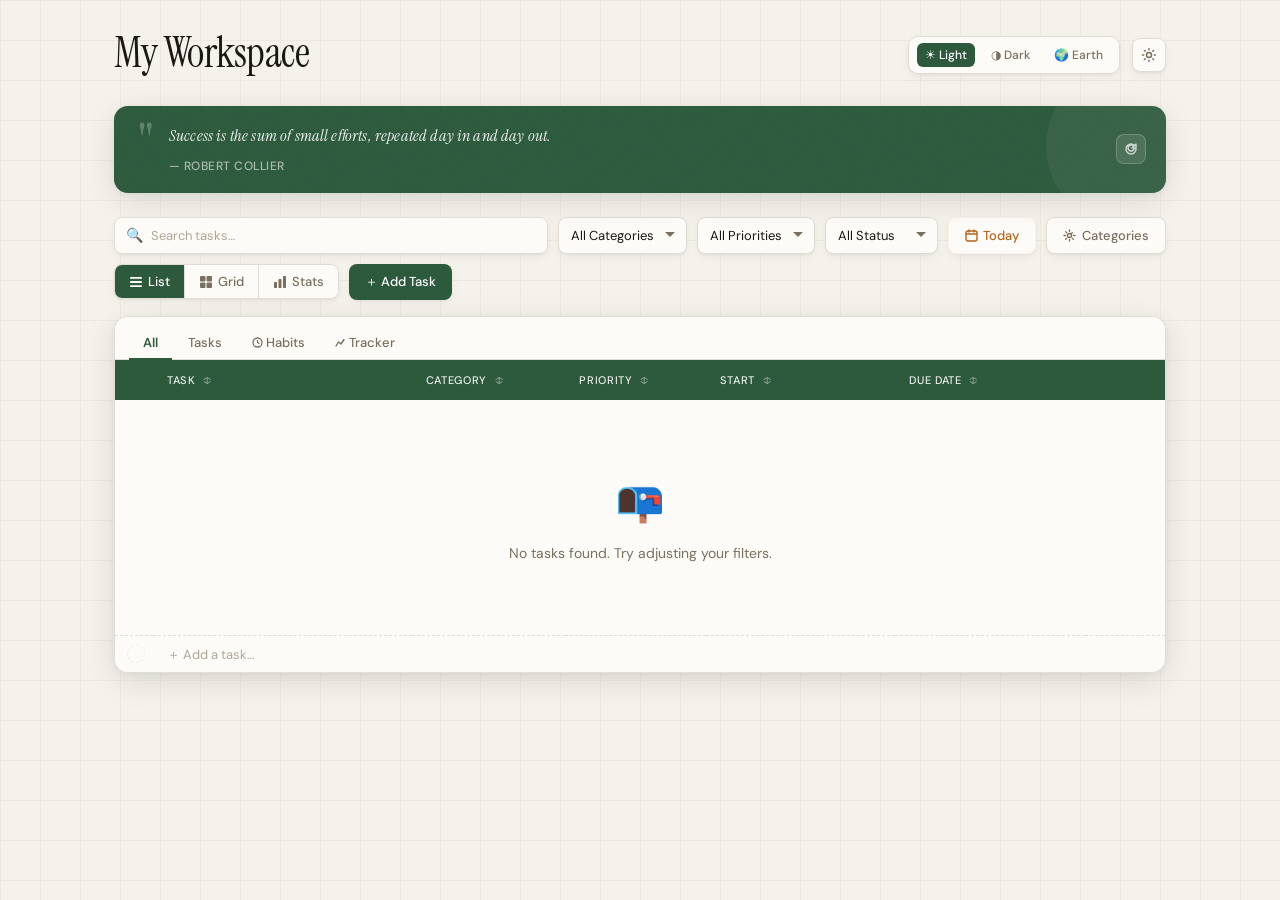
==== app.html @ ed42f09a "added a landing page, privacy page, and blog page" ====
<!DOCTYPE html>
<html lang="en">
<head>
<meta charset="UTF-8">
<meta name="viewport" content="width=device-width, initial-scale=1.0">
<title>My Workspace</title>
<!-- v2 -->
<link href="https://fonts.googleapis.com/css2?family=Instrument+Serif:ital@0;1&family=DM+Sans:ital,opsz,wght@0,9..40,300;0,9..40,400;0,9..40,500;0,9..40,600;1,9..40,300&display=swap" rel="stylesheet">
  <link rel="stylesheet" href="styles.css">
</head>
<body>
<div class="app">

  <!-- Header -->
<canvas id="earth-sky"></canvas>
<div id="app-root">
  <div class="header">
    <div class="header-left">
      <h1><span id="site-title" contenteditable="true" spellcheck="false" onblur="saveTitle()" oninput="enforceTitleLimit(this)" onkeydown="if(event.key==='Enter'){event.preventDefault();this.blur();}">My Workspace</span></h1>
    </div>
    <div class="header-right">
      <div class="theme-switcher" title="Customize theme">
        <button class="theme-mode-btn active" id="btn-light" onclick="setThemeMode('light')" title="Light mode">☀ Light</button>
        <button class="theme-mode-btn" id="btn-dark" onclick="setThemeMode('dark')" title="Dark mode">◑ Dark</button>
        <button class="theme-mode-btn" id="btn-earth" onclick="setThemeMode('earth')" title="Earth mode — sky follows the real sun">🌍 Earth</button>
      </div>
      <button class="settings-btn" onclick="openSettingsModal()" title="Settings">
        <svg width="16" height="16" viewBox="0 0 16 16" fill="none">
          <circle cx="8" cy="8" r="2.5" stroke="currentColor" stroke-width="1.5"/>
          <path d="M8 1.5v1.2M8 13.3v1.2M1.5 8h1.2M13.3 8h1.2M3.4 3.4l.85.85M11.75 11.75l.85.85M3.4 12.6l.85-.85M11.75 4.25l.85-.85" stroke="currentColor" stroke-width="1.4" stroke-linecap="round"/>
        </svg>
      </button>
    </div>
  </div>

  <!-- Quote Banner -->
  <div class="quote-banner" id="quote-banner">
    <div class="quote-icon">"</div>
    <div class="quote-content">
      <div class="quote-text" id="quote-text">
        <span class="quote-shimmer"></span>
        <span class="quote-shimmer" style="width:60%;margin-top:8px;"></span>
      </div>
      <div class="quote-author" id="quote-author"></div>
    </div>
    <button class="quote-refresh" onclick="loadQuote()" title="New quote">
      <svg width="14" height="14" viewBox="0 0 14 14" fill="none">
        <path d="M12 7A5 5 0 1 1 7 2a5 5 0 0 1 3.5 1.4L12 2v4H8l1.6-1.6A3 3 0 1 0 10 7" stroke="currentColor" stroke-width="1.5" stroke-linecap="round" stroke-linejoin="round"/>
      </svg>
    </button>
  </div>

  <!-- Stats -->
  <div class="stats-row" id="stats-row">
    <div class="stat-card total">
      <div class="stat-number" id="stat-total">—</div>
      <div class="stat-label">Total Tasks</div>
    </div>
    <div class="stat-card done-stat">
      <div class="stat-number" id="stat-done">—</div>
      <div class="stat-label">Completed</div>
    </div>
    <div class="stat-card urgent">
      <div class="stat-number" id="stat-urgent">—</div>
      <div class="stat-label">High Priority</div>
    </div>
    <div class="stat-card today-stat">
      <div class="stat-number" id="stat-today">—</div>
      <div class="stat-label">Due Today</div>
    </div>
  </div>

  <!-- Progress -->
  <div class="progress-wrap" id="progress-wrap">
    <div class="progress-header">
      <span class="progress-title">Overall Progress</span>
      <span class="progress-pct" id="pct-label">0%</span>
    </div>
    <div class="progress-bar">
      <div class="progress-fill" id="progress-fill" style="width:0%"></div>
    </div>
  </div>

  <!-- Toolbar -->
  <div class="toolbar">
    <div class="search-wrap">
      <span class="search-icon">🔍</span>
      <input class="search-input" id="search" type="text" placeholder="Search tasks…" oninput="renderTable()">
    </div>
    <select class="filter-select" id="filter-cat" onchange="renderTable()">
      <option value="">All Categories</option>
    </select>
    <select class="filter-select" id="filter-priority" onchange="renderTable()">
      <option value="">All Priorities</option>
      <option value="High">High</option>
      <option value="Medium">Medium</option>
      <option value="Low">Low</option>
    </select>
    <select class="filter-select" id="filter-status" onchange="renderTable()">
      <option value="">All Status</option>
      <option value="active">Active</option>
      <option value="completed">Completed</option>
    </select>
    <button class="btn btn-today" id="btn-today" onclick="toggleTodayFilter()">
      <svg width="13" height="13" viewBox="0 0 13 13" fill="none"><rect x="1" y="2" width="11" height="10" rx="2" stroke="currentColor" stroke-width="1.4"/><path d="M4 1v2M9 1v2M1 5h11" stroke="currentColor" stroke-width="1.4" stroke-linecap="round"/></svg>
      Today
    </button>
    <button class="btn btn-ghost" onclick="openCatModal()" title="Manage categories">
      <svg width="13" height="13" viewBox="0 0 13 13" fill="none"><circle cx="6.5" cy="6.5" r="2" stroke="currentColor" stroke-width="1.4"/><path d="M6.5 1v1.5M6.5 10.5V12M1 6.5h1.5M10.5 6.5H12M2.6 2.6l1.1 1.1M9.3 9.3l1.1 1.1M9.3 3.7 8.2 4.8M3.7 9.3l-1.1 1.1" stroke="currentColor" stroke-width="1.3" stroke-linecap="round"/></svg>
      Categories
    </button>
    <div class="view-toggle">
      <button class="view-btn active" id="btn-list" onclick="setView('list')" title="List view">
        <svg width="14" height="14" viewBox="0 0 14 14" fill="none"><rect x="1" y="2" width="12" height="1.8" rx="0.9" fill="currentColor"/><rect x="1" y="6.1" width="12" height="1.8" rx="0.9" fill="currentColor"/><rect x="1" y="10.2" width="12" height="1.8" rx="0.9" fill="currentColor"/></svg>
        List
      </button>
      <button class="view-btn" id="btn-grid" onclick="setView('grid')" title="Grid view">
        <svg width="14" height="14" viewBox="0 0 14 14" fill="none"><rect x="1" y="1" width="5.5" height="5.5" rx="1" fill="currentColor"/><rect x="7.5" y="1" width="5.5" height="5.5" rx="1" fill="currentColor"/><rect x="1" y="7.5" width="5.5" height="5.5" rx="1" fill="currentColor"/><rect x="7.5" y="7.5" width="5.5" height="5.5" rx="1" fill="currentColor"/></svg>
        Grid
      </button>
      <button class="view-btn" id="btn-stats" onclick="setView('stats')" title="Stats view">
        <svg width="14" height="14" viewBox="0 0 14 14" fill="none"><rect x="1" y="7" width="3" height="6" rx="0.8" fill="currentColor"/><rect x="5.5" y="4" width="3" height="9" rx="0.8" fill="currentColor"/><rect x="10" y="1" width="3" height="12" rx="0.8" fill="currentColor"/></svg>
        Stats
      </button>
    </div>
    <button class="btn btn-primary" onclick="openModal()">＋ Add Task</button>
  </div>
  <!-- Table -->
  <div class="table-wrap" id="view-list">
    <div class="type-tabs">
      <button class="type-tab active" id="tab-all"     onclick="setTypeFilter('all')">All</button>
      <button class="type-tab"        id="tab-tasks"   onclick="setTypeFilter('tasks')">Tasks</button>
      <button class="type-tab"        id="tab-habits"  onclick="setTypeFilter('habits')">
        <svg width="11" height="11" viewBox="0 0 11 11" fill="none" style="margin-right:3px;"><path d="M5.5 1a4.5 4.5 0 1 1 0 9 4.5 4.5 0 0 1 0-9Z" stroke="currentColor" stroke-width="1.3"/><path d="M5.5 3.5v2l1.5 1" stroke="currentColor" stroke-width="1.3" stroke-linecap="round"/></svg>
        Habits
      </button>
      <button class="type-tab"        id="tab-tracker" onclick="setTypeFilter('tracker')">
        <svg width="11" height="11" viewBox="0 0 11 11" fill="none" style="margin-right:3px;"><polyline points="1,9 3.5,5 6,7 9,2.5" stroke="currentColor" stroke-width="1.4" stroke-linecap="round" stroke-linejoin="round" fill="none"/></svg>
        Tracker
      </button>
    </div>
    <table id="task-table">
      <thead>
        <tr>
          <th style="width:36px;"></th>
          <th onclick="sortBy('name')">Task <span class="sort-icon" id="sort-name">↕</span></th>
          <th onclick="sortBy('category')">Category <span class="sort-icon" id="sort-category">↕</span></th>
          <th onclick="sortBy('priority')">Priority <span class="sort-icon" id="sort-priority">↕</span></th>
          <th onclick="sortBy('startDate')">Start <span class="sort-icon" id="sort-startDate">↕</span></th>
          <th onclick="sortBy('dueDate')">Due Date <span class="sort-icon" id="sort-dueDate">↕</span></th>
          <th style="width:80px;"></th>
        </tr>
      </thead>
      <tbody id="tbody"></tbody>
      <tbody id="quick-add-tbody">
        <tr id="quick-add-row">
          <td style="padding-left:12px; width:36px;">
            <div style="width:18px;height:18px;border-radius:50%;border:1.5px dashed var(--border);opacity:0.5;"></div>
          </td>
          <td>
            <input class="qa-input" id="qa-name" placeholder="＋ Add a task…" autocomplete="off"
              onkeydown="qaKeydown(event)"
              onfocus="qaFocus()" />
          </td>
          <td class="qa-hide-unfocused">
            <select class="qa-select" id="qa-category" onkeydown="qaKeydown(event)">
              <option value="">— Category</option>
            </select>
          </td>
          <td class="qa-hide-unfocused">
            <select class="qa-select" id="qa-priority" onkeydown="qaKeydown(event)">
              <option value="Medium">Medium</option>
              <option value="High">High</option>
              <option value="Low">Low</option>
            </select>
          </td>
          <td class="qa-hide-unfocused">
            <input type="date" class="qa-date" id="qa-start" onkeydown="qaKeydown(event)" />
          </td>
          <td class="qa-hide-unfocused">
            <input type="date" class="qa-date" id="qa-due" onkeydown="qaKeydown(event)" />
          </td>
          <td class="qa-hide-unfocused">
            <button style="font-size:11px;padding:4px 10px;background:var(--accent);color:#fff;border:none;border-radius:6px;cursor:pointer;white-space:nowrap;" onclick="qaCommit()">Add ↵</button>
          </td>
        </tr>
      </tbody>
    </table>
    <!-- Tracker Panel -->
    <div id="tracker-panel" style="display:none;">
      <div class="tracker-toolbar">
        <span class="tracker-toolbar-label">Your trackers</span>
        <button class="btn btn-primary" onclick="openTrackerModal()">＋ New Tracker</button>
      </div>
      <div id="tracker-list"></div>
      <div id="tracker-empty" class="empty-state" style="display:none;">
        <div class="icon">📈</div>
        <p>No trackers yet. Add one to start logging data.</p>
      </div>
    </div>
  </div><!-- /table-wrap -->

  <!-- Grid View -->
  <div id="view-grid" style="display:none;">
    <div class="grid-scroll-wrap">
      <div class="grid-table-wrap" id="grid-container"></div>
    </div>
  </div>

  <!-- Stats View -->
  <div id="view-stats" style="display:none;">
    <div class="stats-page" id="stats-page"></div>
  </div>

</div>

<!-- Add/Edit Modal -->
<div class="modal-bg" id="modal-bg" onclick="closeModalBg(event)">
  <div class="modal">
    <h2 id="modal-title">New Task</h2>
    <div class="form-group">
      <label>Task Name *</label>
      <input type="text" id="f-name" placeholder="What needs to be done?">
    </div>
    <div class="form-group">
      <label>Details / Notes</label>
      <textarea id="f-details" placeholder="Optional details…"></textarea>
    </div>
    <div class="form-row">
      <div class="form-group">
        <label>Category</label>
        <select id="f-cat">
          <option value="">—</option>
          <option value="School">School</option>
          <option value="Work">Work</option>
          <option value="Job">Job Search</option>
          <option value="Personal">Personal</option>
        </select>
      </div>
      <div class="form-group">
        <label>Priority</label>
        <select id="f-priority">
          <option value="">—</option>
          <option value="High">High</option>
          <option value="Medium">Medium</option>
          <option value="Low">Low</option>
        </select>
      </div>
    </div>
    <div class="form-row">
      <div class="form-group">
        <label>Start Date</label>
        <input type="date" id="f-start">
      </div>
      <div class="form-group" id="f-due-group">
        <label>Due Date</label>
        <input type="date" id="f-due">
      </div>
    </div>

    <!-- Habit toggle -->
    <div class="form-group" style="margin-top:4px;">
      <label style="display:flex;align-items:center;gap:10px;cursor:pointer;user-select:none;">
        <div class="habit-toggle-wrap" onclick="toggleHabitMode()">
          <div class="habit-toggle" id="habit-toggle"></div>
        </div>
        <span style="font-size:13px;font-weight:500;color:var(--text);">Repeating habit</span>
        <span style="font-size:12px;color:var(--text-faint);">Recurs on selected days</span>
      </label>
    </div>
    <div id="habit-days-wrap" style="display:none;margin-top:2px;">
      <label style="font-size:12px;color:var(--text-muted);margin-bottom:6px;display:block;">Repeat on</label>
      <div class="day-picker" id="day-picker">
        <button type="button" class="day-btn" data-day="1" onclick="toggleDay(1)">M</button>
        <button type="button" class="day-btn" data-day="2" onclick="toggleDay(2)">T</button>
        <button type="button" class="day-btn" data-day="3" onclick="toggleDay(3)">W</button>
        <button type="button" class="day-btn" data-day="4" onclick="toggleDay(4)">Th</button>
        <button type="button" class="day-btn" data-day="5" onclick="toggleDay(5)">F</button>
        <button type="button" class="day-btn" data-day="6" onclick="toggleDay(6)">Sa</button>
        <button type="button" class="day-btn" data-day="0" onclick="toggleDay(0)">Su</button>
      </div>
    </div>
    <div class="modal-actions">
      <button class="btn btn-danger-ghost" id="modal-delete-btn" onclick="deleteFromModal()" style="display:none;margin-right:auto;">🗑 Delete</button>
      <button class="btn btn-ghost" onclick="closeModal()">Cancel</button>
      <button class="btn btn-primary" onclick="saveTask()">Save Task</button>
    </div>
  </div>
</div>

<!-- Tracker Modal -->
<div class="modal-bg" id="tracker-modal-bg" onclick="closeTrackerModalBg(event)">
  <div class="modal" style="max-width:380px;">
    <h2 id="tracker-modal-title">New Tracker</h2>
    <div class="form-group">
      <label>Label *</label>
      <input type="text" id="tf-label" placeholder="e.g. Weight, Steps, Sleep hours…">
    </div>
    <div class="form-group">
      <label>Unit</label>
      <input type="text" id="tf-unit" placeholder="e.g. lb, km, hrs, cups…">
    </div>
    <div class="modal-actions">
      <button class="btn btn-danger-ghost" id="tracker-delete-btn" onclick="deleteTrackerFromModal()" style="display:none;margin-right:auto;">🗑 Delete</button>
      <button class="btn btn-ghost" onclick="closeTrackerModal()">Cancel</button>
      <button class="btn btn-primary" onclick="saveTracker()">Save</button>
    </div>
  </div>
</div>

<!-- Tracker Entry Modal -->
<div class="modal-bg" id="entry-modal-bg" onclick="closeEntryModalBg(event)">
  <div class="modal" style="max-width:340px;">
    <h2 id="entry-modal-title">Log Entry</h2>
    <div class="form-group">
      <label>Date</label>
      <input type="date" id="ef-date">
    </div>
    <div class="form-group">
      <label id="ef-value-label">Value</label>
      <input type="number" id="ef-value" placeholder="0" step="any">
    </div>
    <div class="modal-actions">
      <button class="btn btn-danger-ghost" id="entry-delete-btn" onclick="deleteEntryFromModal()" style="display:none;margin-right:auto;">🗑 Delete</button>
      <button class="btn btn-ghost" onclick="closeEntryModal()">Cancel</button>
      <button class="btn btn-primary" onclick="saveEntry()">Save</button>
    </div>
  </div>
</div>

<!-- Settings Modal -->
<div class="modal-bg" id="settings-modal-bg" onclick="closeSettingsModalBg(event)">
  <div class="modal" style="max-width:460px;">
    <h2 style="margin-bottom:6px;">Settings</h2>
    <p style="font-size:13px;color:var(--text-muted);margin-bottom:20px;">Manage your workspace preferences and data.</p>

    <div class="settings-section">
      <div class="settings-section-title">Data</div>
      <div class="settings-row">
        <div>
          <div class="settings-row-label">Export as CSV</div>
          <div class="settings-row-sub">Download all tasks, habits, and tracker entries as a spreadsheet-ready CSV file.</div>
        </div>
        <button class="btn btn-primary" style="white-space:nowrap;flex-shrink:0;" onclick="exportCSV()">
          <svg width="13" height="13" viewBox="0 0 13 13" fill="none" style="margin-right:5px;"><path d="M6.5 1v7M3.5 5.5l3 3 3-3M1.5 10h10" stroke="currentColor" stroke-width="1.5" stroke-linecap="round" stroke-linejoin="round"/></svg>
          Download CSV
        </button>
      </div>
    </div>

    <div class="modal-actions" style="margin-top:24px;">
      <button class="btn btn-ghost" onclick="closeSettingsModal()">Close</button>
    </div>
  </div>
</div>


<div class="modal-bg" id="cat-modal-bg" onclick="closeCatModalBg(event)">
  <div class="modal" style="max-width:400px;">
    <h2>Manage Categories</h2>
    <p style="font-size:13px;color:var(--text-muted);margin-bottom:18px;">Add or remove task categories. Categories in use can't be deleted.</p>
    <div id="cat-list" style="margin-bottom:16px;display:flex;flex-direction:column;gap:8px;"></div>
    <div style="display:flex;gap:8px;">
      <input type="text" id="new-cat-input" placeholder="New category name…" style="flex:1;padding:9px 12px;border:1px solid var(--border);border-radius:8px;font-family:'DM Sans',sans-serif;font-size:13px;outline:none;background:var(--bg);" onkeydown="if(event.key==='Enter')addCategory()">
      <button class="btn btn-primary" onclick="addCategory()">Add</button>
    </div>
    <div class="modal-actions">
      <button class="btn btn-ghost" onclick="closeCatModal()">Done</button>
    </div>
  </div>
</div>

</div><!-- /app-root -->

<!-- Earth time widget -->
<div id="earth-time-widget">
  <div class="earth-time-row" onclick="toggleEarthTimeEdit()">
    <div>
      <div class="earth-time-display" id="earth-time-display">00:00</div>
      <div class="earth-date-display" id="earth-date-display">—</div>
    </div>
    <div style="text-align:right;">
      <div style="font-size:18px;" id="earth-phase-icon">☀️</div>
      <div class="earth-phase-badge" id="earth-phase-label">day</div>
    </div>
  </div>
  <div class="earth-time-edit" id="earth-time-edit">
    <input type="datetime-local" id="earth-dt-input" oninput="earthPreview()" />
    <div class="earth-time-btn-row">
      <button class="earth-time-btn" onclick="earthResetTime()">Now</button>
      <button class="earth-time-btn primary" onclick="earthApplyTime()">Apply ↵</button>
    </div>
  </div>
</div>

  <script src="js/state.js"></script>
  <script src="js/utils.js"></script>
  <script src="js/habits.js"></script>
  <script src="js/trackers.js"></script>
  <script src="js/earth.js"></script>
  <script src="js/categories.js"></script>
  <script src="js/render.js"></script>
  <script src="js/actions.js"></script>
  <script src="js/grid.js"></script>
  <script src="js/init.js"></script>
</body>
</html>
---- styles.css ----
/* ── Theme variables ─────────────────────────────────── */
:root {
  /* Light parchment (default) */
  --bg: #f5f2ec;
  --surface: #fdfbf7;
  --surface2: #f0ece3;
  --border: #e2ddd4;
  --border-strong: #ccc7bb;
  --text: #1a1814;
  --text-muted: #7a7060;
  --text-faint: #b0a898;
  --shadow: 0 1px 3px rgba(0,0,0,0.06), 0 4px 12px rgba(0,0,0,0.04);
  --shadow-lg: 0 8px 32px rgba(0,0,0,0.1), 0 2px 8px rgba(0,0,0,0.06);
  --grid-opacity: 0.4;

  /* Accent: Forest (default) */
  --accent: #2d5a3d;
  --accent-light: #e8f0eb;
  --accent-mid: #4a8a5e;
  --done: #5a8a6a;
  --done-light: #eaf2ec;

  /* Fixed semantic colors */
  --danger: #c44536;
  --danger-light: #faeae8;
  --warn: #b5661f;
  --warn-light: #fdf0e6;
  --info: #2563a8;
  --info-light: #e8f0fb;
  --purple: #6b4fa0;
  --purple-light: #f0ecf8;
}

/* ── Dark mode ─────────────────────────────────────────── */
[data-theme="dark"] {
  --bg: #141210;
  --surface: #1e1c19;
  --surface2: #252320;
  --border: #332f2a;
  --border-strong: #46413a;
  --text: #f0ece4;
  --text-muted: #9a9080;
  --text-faint: #5a5248;
  --shadow: 0 1px 3px rgba(0,0,0,0.3), 0 4px 12px rgba(0,0,0,0.2);
  --shadow-lg: 0 8px 32px rgba(0,0,0,0.4), 0 2px 8px rgba(0,0,0,0.3);
  --grid-opacity: 0.12;
  --danger-light: #2d1a18;
  --warn-light: #2a1e10;
  --info-light: #111e30;
  --purple-light: #1e1828;
}

[data-theme="dark"][data-accent="ocean"] {
  --accent: #2b88cc;
  --accent-light: #0f2033;
  --accent-mid: #4aa3e8;
  --done-light: #0a1a28;
}

[data-theme="dark"][data-accent="amethyst"] {
  --accent: #9966cc;
  --accent-light: #1e1030;
  --accent-mid: #b380e8;
  --done-light: #180d28;
}

[data-theme="dark"][data-accent="terracotta"] {
  --accent: #cc6655;
  --accent-light: #2a1410;
  --accent-mid: #e08070;
  --done-light: #200e0a;
}

/* ── Dark mode element overrides ──────────────────────── */
[data-theme="dark"] tbody tr:hover { background: var(--surface2); }
[data-theme="dark"] tbody tr:hover td { color: var(--text); }

/* ── Earth mode ─────────────────────────────────────────── */
[data-theme="earth"] {
  --bg: transparent;
  --surface: rgba(255,255,255,0.72);
  --surface2: rgba(255,255,255,0.55);
  --border: rgba(0,0,0,0.10);
  --border-strong: rgba(0,0,0,0.18);
  --text: #1a1814;
  --text-muted: #6a6858;
  --text-faint: #a09880;
  --shadow: 0 1px 3px rgba(0,0,0,0.08), 0 4px 12px rgba(0,0,0,0.06);
  --shadow-lg: 0 8px 32px rgba(0,0,0,0.14), 0 2px 8px rgba(0,0,0,0.08);
  --accent: #2d5a3d;
  --accent-light: rgba(45,90,61,0.12);
  --accent-mid: #4a8a5e;
  --done: #5a8a6a;
  --done-light: rgba(90,138,106,0.15);
  --danger-light: rgba(196,69,54,0.12);
  --warn-light: rgba(181,102,31,0.12);
  --info-light: rgba(37,99,168,0.12);
  --purple-light: rgba(107,79,160,0.12);
  --grid-opacity: 0.3;
}

/* Night earth */
[data-theme="earth"][data-earth-phase="night"] {
  --surface: rgba(10,16,30,0.85);
  --surface2: rgba(16,22,40,0.78);
  --border: rgba(255,255,255,0.08);
  --border-strong: rgba(255,255,255,0.14);
  --text: #e8f0e4;
  --text-muted: #7a9070;
  --text-faint: #3a5040;
  --accent: #4a8a5e;
  --accent-light: rgba(74,138,94,0.18);
  --accent-mid: #6aaa7e;
}

/* Dawn/dusk earth */
[data-theme="earth"][data-earth-phase="dawn"],
[data-theme="earth"][data-earth-phase="dusk"] {
  --surface: rgba(255,248,238,0.80);
  --accent: #2d5a3d;
  --accent-light: rgba(45,90,61,0.13);
  --accent-mid: #4a8a5e;
}

/* Sky canvas */
#earth-sky {
  position: fixed;
  inset: 0;
  z-index: 0;
  pointer-events: none;
  transition: opacity 0.8s;
  opacity: 0;
}
[data-theme="earth"] #earth-sky { opacity: 1; }

[data-theme="earth"] #app-root { position: relative; z-index: 1; }
[data-theme="earth"] body { background: transparent; }

/* Glass-ify cards/tables in earth mode */
[data-theme="earth"] .table-wrap,
[data-theme="earth"] .chart-card,
[data-theme="earth"] .stats-sum-card,
[data-theme="earth"] .quote-banner,
[data-theme="earth"] .modal-backdrop .modal {
  backdrop-filter: blur(12px);
  -webkit-backdrop-filter: blur(12px);
}

[data-theme="earth"] thead th {
  background: rgba(0,0,0,0.25);
}

[data-theme="earth"][data-earth-phase="night"] thead th {
  background: rgba(60,60,120,0.5);
}

[data-theme="dark"] .quote-banner {
  background: linear-gradient(135deg, #1e1c19 0%, #252320 100%);
  border-color: var(--border-strong);
}

/* Category pills — muted, warm-tinted in dark mode */
[data-theme="dark"] .cat-pill,
[data-theme="dark"] .habit-badge {
  filter: brightness(0.75) saturate(0.85);
}

/* Grid chips — intentional dark variants */
[data-theme="dark"] .grid-chip.chip-high   { background: #5c1f18; color: #e8a090; border-color: #7a2e24; }
[data-theme="dark"] .grid-chip.chip-medium { background: #1a3028; color: #7abf95; border-color: #2a4a38; }
[data-theme="dark"] .grid-chip.chip-low    { background: #182030; color: #7090b8; border-color: #253550; }
[data-theme="dark"] .grid-chip.chip-none   { background: #282420; color: #88807a; border-color: #383028; }

/* Grid table cells */
[data-theme="dark"] .grid-cell { background: var(--surface); }
[data-theme="dark"] .grid-cell:hover { background: var(--surface2); }
[data-theme="dark"] .grid-day-cell { background: var(--surface2); border-right-color: var(--border-strong); }
[data-theme="dark"] .grid-day-label { color: #d8d0c4; }
[data-theme="dark"] .grid-day-label.is-today { color: var(--accent-mid); }
[data-theme="dark"] .grid-day-num { color: #8a8070; }

/* Semantic colors in dark mode */
[data-theme="dark"] .overdue  { color: #e0806a; }
[data-theme="dark"] .today    { color: var(--accent-mid); }

[data-theme="dark"] input,
[data-theme="dark"] select,
[data-theme="dark"] textarea {
  background: var(--surface2) !important;
  color: var(--text) !important;
  border-color: var(--border) !important;
  color-scheme: dark;
}

[data-theme="dark"] input[type="date"]::-webkit-calendar-picker-indicator {
  filter: invert(1) opacity(0.5);
}

/* Grid day tints — much more subtle in dark mode */
[data-theme="dark"] .day-saturday .grid-cell  { background: rgba(120, 110, 160, 0.08); }
[data-theme="dark"] .day-sunday .grid-cell    { background: rgba(120, 110, 160, 0.05); }
[data-theme="dark"] .day-monday .grid-cell    { background: rgba(180, 100, 100, 0.06); }
[data-theme="dark"] .day-tuesday .grid-cell   { background: rgba(80, 140, 80, 0.07); }
[data-theme="dark"] .day-wednesday .grid-cell { background: rgba(80, 130, 160, 0.08); }
[data-theme="dark"] .day-thursday .grid-cell  { background: rgba(170, 130, 70, 0.07); }
[data-theme="dark"] .day-friday .grid-cell    { background: rgba(80, 120, 160, 0.07); }
[data-theme="dark"] .day-today .grid-cell     { outline-color: var(--accent); }

/* ── Theme switcher UI ──────────────────────────────────── */
.theme-switcher {
  display: flex;
  align-items: center;
  gap: 8px;
  padding: 6px 8px;
  background: var(--surface);
  border: 1px solid var(--border);
  border-radius: 10px;
  box-shadow: var(--shadow);
}


.theme-mode-btn {
  display: flex;
  align-items: center;
  gap: 4px;
  padding: 4px 8px;
  border-radius: 6px;
  border: none;
  background: transparent;
  color: var(--text-muted);
  font-family: 'DM Sans', sans-serif;
  font-size: 12px;
  font-weight: 500;
  cursor: pointer;
  transition: all 0.15s;
  white-space: nowrap;
}

.theme-mode-btn:hover { background: var(--surface2); color: var(--text); }
.theme-mode-btn.active {
  background: var(--accent);
  color: white;
}


* { box-sizing: border-box; margin: 0; padding: 0; }

body {
  font-family: 'DM Sans', sans-serif;
  background: var(--bg);
  color: var(--text);
  min-height: 100vh;
  font-size: 14px;
  line-height: 1.5;
}

/* Subtle grid background */
body::before {
  content: '';
  position: fixed;
  inset: 0;
  background-image: 
    linear-gradient(var(--border) 1px, transparent 1px),
    linear-gradient(90deg, var(--border) 1px, transparent 1px);
  background-size: 40px 40px;
  opacity: var(--grid-opacity, 0.4);
  pointer-events: none;
  z-index: 0;
}

.app {
  position: relative;
  z-index: 1;
  max-width: 1100px;
  margin: 0 auto;
  padding: 32px 24px 80px;
}

/* Header */
.header {
  display: flex;
  align-items: flex-end;
  justify-content: space-between;
  margin-bottom: 32px;
  gap: 16px;
  flex-wrap: wrap;
}

.header-left h1 {
  font-family: 'Instrument Serif', serif;
  font-size: 42px;
  font-weight: 400;
  color: var(--text);
  letter-spacing: -0.5px;
  line-height: 1;
}

#site-title {
  outline: none;
  border-radius: 6px;
  padding: 0 4px;
  margin: 0 -4px;
  transition: background 0.15s;
  cursor: text;
}

#site-title:hover { background: var(--surface2); }
#site-title:focus { background: var(--surface2); box-shadow: 0 0 0 2px var(--accent-light); }

.header-left .subtitle {
  font-size: 13px;
  color: var(--text-muted);
  margin-top: 4px;
  font-weight: 400;
  letter-spacing: 0.02em;
}

.settings-btn {
  display: flex;
  align-items: center;
  justify-content: center;
  width: 34px;
  height: 34px;
  border-radius: 8px;
  border: 1px solid var(--border);
  background: var(--surface);
  color: var(--text-muted);
  cursor: pointer;
  transition: all 0.15s;
  box-shadow: var(--shadow);
  flex-shrink: 0;
}
.settings-btn:hover {
  background: var(--surface2);
  color: var(--text);
  border-color: var(--border-strong);
}

/* Settings modal specifics */
.settings-section {
  border-top: 1px solid var(--border);
  padding-top: 18px;
  margin-top: 4px;
}
.settings-section-title {
  font-size: 11px;
  font-weight: 600;
  text-transform: uppercase;
  letter-spacing: 0.07em;
  color: var(--text-faint);
  margin-bottom: 12px;
}
.settings-row {
  display: flex;
  align-items: center;
  justify-content: space-between;
  gap: 16px;
  padding: 10px 0;
  border-bottom: 1px solid var(--border);
}
.settings-row:last-child { border-bottom: none; }
.settings-row-label { font-size: 13px; font-weight: 500; color: var(--text); }
.settings-row-sub { font-size: 11px; color: var(--text-faint); margin-top: 2px; }

.header-right {
  display: flex;
  align-items: center;
  gap: 12px;
  flex-wrap: wrap;
}

.date-badge {
  background: var(--surface);
  border: 1px solid var(--border);
  border-radius: 10px;
  padding: 10px 16px;
  text-align: center;
  box-shadow: var(--shadow);
}

.date-badge .label {
  font-size: 10px;
  text-transform: uppercase;
  letter-spacing: 0.1em;
  color: var(--text-faint);
  font-weight: 500;
}

.date-badge .value {
  font-size: 13px;
  font-weight: 600;
  color: var(--accent);
  margin-top: 2px;
}

/* Stats bar */
.stats-row {
  display: grid;
  grid-template-columns: repeat(4, 1fr);
  gap: 12px;
  margin-bottom: 24px;
}

.stat-card {
  background: var(--surface);
  border: 1px solid var(--border);
  border-radius: 12px;
  padding: 16px 18px;
  box-shadow: var(--shadow);
  position: relative;
  overflow: hidden;
}

.stat-card::before {
  content: '';
  position: absolute;
  top: 0; left: 0; right: 0;
  height: 3px;
  border-radius: 12px 12px 0 0;
}

.stat-card.total::before { background: var(--border-strong); }
.stat-card.done-stat::before { background: var(--done); }
.stat-card.urgent::before { background: var(--danger); }
.stat-card.today-stat::before { background: var(--warn); }

.stat-number {
  font-family: 'Instrument Serif', serif;
  font-size: 32px;
  line-height: 1;
  color: var(--text);
  margin-bottom: 4px;
}

.stat-label {
  font-size: 12px;
  color: var(--text-muted);
  font-weight: 400;
}

/* Progress bar */
.progress-wrap {
  background: var(--surface);
  border: 1px solid var(--border);
  border-radius: 12px;
  padding: 16px 20px;
  margin-bottom: 24px;
  box-shadow: var(--shadow);
}

.progress-header {
  display: flex;
  justify-content: space-between;
  align-items: center;
  margin-bottom: 10px;
}

.progress-title {
  font-size: 13px;
  font-weight: 500;
  color: var(--text-muted);
}

.progress-pct {
  font-family: 'Instrument Serif', serif;
  font-size: 18px;
  color: var(--accent);
}

.progress-bar {
  height: 8px;
  background: var(--surface2);
  border-radius: 999px;
  overflow: hidden;
}

.progress-fill {
  height: 100%;
  background: linear-gradient(90deg, var(--accent-mid), var(--accent));
  border-radius: 999px;
  transition: width 0.6s cubic-bezier(0.4, 0, 0.2, 1);
}

/* Toolbar */
.toolbar {
  display: flex;
  gap: 10px;
  margin-bottom: 16px;
  flex-wrap: wrap;
  align-items: center;
}

.search-wrap {
  position: relative;
  flex: 1;
  min-width: 200px;
}

.search-icon {
  position: absolute;
  left: 12px;
  top: 50%;
  transform: translateY(-50%);
  color: var(--text-faint);
  font-size: 14px;
  pointer-events: none;
}

.search-input {
  width: 100%;
  padding: 9px 12px 9px 36px;
  border: 1px solid var(--border);
  border-radius: 8px;
  background: var(--surface);
  font-family: 'DM Sans', sans-serif;
  font-size: 13px;
  color: var(--text);
  outline: none;
  transition: border-color 0.15s, box-shadow 0.15s;
  box-shadow: var(--shadow);
}

.search-input:focus {
  border-color: var(--accent-mid);
  box-shadow: 0 0 0 3px rgba(74, 138, 94, 0.12);
}

.search-input::placeholder { color: var(--text-faint); }

select.filter-select {
  padding: 9px 32px 9px 12px;
  border: 1px solid var(--border);
  border-radius: 8px;
  background: var(--surface);
  font-family: 'DM Sans', sans-serif;
  font-size: 13px;
  color: var(--text);
  outline: none;
  cursor: pointer;
  appearance: none;
  background-image: url("data:image/svg+xml,%3Csvg xmlns='http://www.w3.org/2000/svg' width='12' height='12' viewBox='0 0 12 12'%3E%3Cpath fill='%237a7060' d='M6 8L1 3h10z'/%3E%3C/svg%3E");
  background-repeat: no-repeat;
  background-position: right 10px center;
  box-shadow: var(--shadow);
  transition: border-color 0.15s;
}

select.filter-select:focus { border-color: var(--accent-mid); outline: none; }

.btn {
  display: inline-flex;
  align-items: center;
  gap: 6px;
  padding: 9px 16px;
  border-radius: 8px;
  border: none;
  cursor: pointer;
  font-family: 'DM Sans', sans-serif;
  font-size: 13px;
  font-weight: 500;
  transition: all 0.15s;
  white-space: nowrap;
}

.btn-primary {
  background: var(--accent);
  color: white;
  box-shadow: var(--shadow);
}

.btn-primary:hover { background: var(--accent-mid); transform: translateY(-1px); box-shadow: var(--shadow-lg); }

.btn-ghost {
  background: var(--surface);
  color: var(--text-muted);
  border: 1px solid var(--border);
  box-shadow: var(--shadow);
}

.btn-ghost:hover { background: var(--surface2); color: var(--text); }

.btn-danger-ghost {
  background: transparent;
  color: var(--danger);
  border: 1px solid transparent;
  font-family: 'DM Sans', sans-serif;
  font-size: 13px;
  font-weight: 500;
}

.btn-danger-ghost:hover {
  background: var(--danger-light);
  border-color: var(--danger);
}

/* Inline delete confirm inside row actions */
.delete-confirm-wrap {
  display: flex;
  align-items: center;
  gap: 4px;
  animation: fadeIn 0.15s ease both;
}

.delete-confirm-yes {
  padding: 4px 8px;
  border-radius: 5px;
  border: 1px solid var(--danger);
  background: var(--danger);
  color: white;
  cursor: pointer;
  font-size: 11px;
  font-family: 'DM Sans', sans-serif;
  font-weight: 600;
  transition: opacity 0.1s;
}

.delete-confirm-yes:hover { opacity: 0.85; }

.delete-confirm-no {
  padding: 4px 8px;
  border-radius: 5px;
  border: 1px solid var(--border);
  background: var(--surface);
  color: var(--text-muted);
  cursor: pointer;
  font-size: 11px;
  font-family: 'DM Sans', sans-serif;
  transition: background 0.1s;
}

.delete-confirm-no:hover { background: var(--surface2); }

/* Table */
.table-wrap {
  background: var(--surface);
  border: 1px solid var(--border);
  border-radius: 14px;
  overflow: hidden;
  box-shadow: var(--shadow-lg);
}

table {
  width: 100%;
  border-collapse: collapse;
}

thead th {
  background: var(--accent);
  color: rgba(255,255,255,0.9);
  padding: 12px 14px;
  text-align: left;
  font-size: 11px;
  font-weight: 500;
  letter-spacing: 0.06em;
  text-transform: uppercase;
  white-space: nowrap;
  cursor: pointer;
  user-select: none;
  transition: background 0.15s;
}

thead th:hover { background: var(--accent-mid); }

thead th .sort-icon {
  display: inline-block;
  margin-left: 4px;
  opacity: 0.5;
  font-size: 10px;
}

thead th.sorted .sort-icon { opacity: 1; }

tbody tr {
  border-bottom: 1px solid var(--border);
  transition: background 0.1s;
}

tbody tr:last-child { border-bottom: none; }
tbody tr:hover { background: var(--accent-light); }

td {
  padding: 11px 14px;
  vertical-align: middle;
  font-size: 13.5px;
}

.task-details {
  font-size: 12px;
  color: var(--text-muted);
  margin-top: 2px;
  font-style: italic;
}

/* Category pill */
.cat-pill {
  display: inline-block;
  padding: 3px 10px;
  border-radius: 999px;
  font-size: 11px;
  font-weight: 500;
  letter-spacing: 0.02em;
  white-space: nowrap;
  cursor: pointer;
  border: none;
  font-family: 'DM Sans', sans-serif;
}

.cat-work { background: var(--info-light); color: var(--info); }
.cat-school { background: var(--purple-light); color: var(--purple); }
.cat-personal { background: var(--warn-light); color: var(--warn); }
.cat-job { background: var(--accent-light); color: var(--accent); }
.cat-none { background: var(--surface2); color: var(--text-muted); }

/* Priority */
.priority-dot {
  display: inline-flex;
  align-items: center;
  gap: 6px;
  font-size: 12px;
  font-weight: 500;
  cursor: pointer;
  border: none;
  background: none;
  font-family: 'DM Sans', sans-serif;
  padding: 3px 8px;
  border-radius: 6px;
  transition: background 0.1s;
}

.priority-dot:hover { background: var(--surface2); }

.priority-dot::before {
  content: '';
  width: 7px; height: 7px;
  border-radius: 50%;
  flex-shrink: 0;
}

.p-high { color: var(--danger); }
.p-high::before { background: var(--danger); box-shadow: 0 0 0 2px var(--danger-light); }
.p-medium { color: var(--warn); }
.p-medium::before { background: var(--warn); box-shadow: 0 0 0 2px var(--warn-light); }
.p-low { color: var(--text-muted); }
.p-low::before { background: var(--border-strong); box-shadow: 0 0 0 2px var(--surface2); }
.p-none { color: var(--text-faint); }
.p-none::before { background: var(--border); }

/* Date display */
.date-cell {
  font-size: 12.5px;
  color: var(--text-muted);
  white-space: nowrap;
}

.date-cell.overdue { color: var(--danger); font-weight: 500; }
.date-cell.today { color: var(--warn); font-weight: 600; }
.date-cell.upcoming { color: var(--accent); }

/* Status toggle */
.status-btn {
  position: relative;
  display: inline-flex;
  align-items: center;
  justify-content: center;
  width: 22px; height: 22px;
  border-radius: 6px;
  border: 2px solid var(--border-strong);
  background: transparent;
  cursor: pointer;
  transition: border-color 0.2s, background 0.2s, transform 0.15s;
  flex-shrink: 0;
  overflow: visible;
}

.status-btn:hover {
  border-color: var(--accent);
  background: var(--accent-light);
  transform: scale(1.1);
}

.status-btn.checking {
  animation: checkBounce 0.45s cubic-bezier(0.36, 0.07, 0.19, 0.97);
}

.status-btn.unchecking {
  animation: uncheckPop 0.3s cubic-bezier(0.36, 0.07, 0.19, 0.97);
}

@keyframes checkBounce {
  0%   { transform: scale(1); }
  20%  { transform: scale(0.75) rotate(-8deg); }
  50%  { transform: scale(1.35) rotate(5deg); }
  70%  { transform: scale(0.92) rotate(-2deg); }
  85%  { transform: scale(1.08); }
  100% { transform: scale(1); }
}

@keyframes uncheckPop {
  0%   { transform: scale(1); }
  30%  { transform: scale(0.8) rotate(4deg); }
  70%  { transform: scale(1.1); }
  100% { transform: scale(1); }
}

.status-btn.checked {
  background: var(--accent);
  border-color: var(--accent);
}

/* SVG checkmark path animation */
.check-svg {
  position: absolute;
  width: 13px; height: 13px;
  pointer-events: none;
}

.check-path {
  stroke: white;
  stroke-width: 2.2;
  stroke-linecap: round;
  stroke-linejoin: round;
  fill: none;
  stroke-dasharray: 18;
  stroke-dashoffset: 18;
  transition: stroke-dashoffset 0s;
}

.status-btn.checked .check-path {
  stroke-dashoffset: 0;
  transition: stroke-dashoffset 0.25s cubic-bezier(0.4, 0, 0.2, 1) 0.1s;
}

/* Row completion animation */
tbody tr {
  border-bottom: 1px solid var(--border);
  transition: background 0.1s, opacity 0.4s;
  position: relative;
}

tbody tr.completing {
  animation: rowComplete 0.6s cubic-bezier(0.4, 0, 0.2, 1) forwards;
}

tbody tr.uncompleting {
  animation: rowUncomplete 0.35s ease forwards;
}

@keyframes rowComplete {
  0%   { background: transparent; }
  15%  { background: var(--accent-light); }
  60%  { background: var(--accent-light); }
  100% { background: transparent; }
}

@keyframes rowUncomplete {
  0%   { background: transparent; }
  40%  { background: rgba(180, 100, 50, 0.1); }
  100% { background: transparent; }
}

tbody tr.completed-row { opacity: 0.52; }

/* Task name strikethrough */
.task-name {
  font-weight: 500;
  color: var(--text);
  display: block;
  word-break: break-word;
  transition: color 0.2s;
  border-radius: 4px;
  padding: 1px 4px;
  margin: 0 -4px;
  outline: none;
  cursor: text;
  transition: background 0.15s, color 0.2s;
}

.task-name:hover { background: var(--surface2); }
.task-name:focus { background: var(--surface2); box-shadow: 0 0 0 2px var(--accent-light); }

tr.completed-row .task-name {
  color: var(--text-muted);
  text-decoration: line-through;
  text-decoration-color: var(--text-muted);
  text-decoration-thickness: 1.5px;
}

/* Confetti particle */
.confetti-particle {
  position: fixed;
  width: 6px; height: 6px;
  border-radius: 1px;
  pointer-events: none;
  z-index: 9999;
  animation: confettiFly var(--dur, 0.7s) cubic-bezier(0.25, 0.46, 0.45, 0.94) forwards;
  transform-origin: center;
}

@keyframes confettiFly {
  0% {
    opacity: 1;
    transform: translate(0, 0) rotate(0deg) scale(1);
  }
  80% { opacity: 0.9; }
  100% {
    opacity: 0;
    transform: translate(var(--tx), var(--ty)) rotate(var(--rot)) scale(0.3);
  }
}

/* Ripple on checkbox */
.check-ripple {
  position: fixed;
  border-radius: 50%;
  border: 2px solid var(--accent-mid);
  pointer-events: none;
  z-index: 9998;
  animation: rippleOut 0.5s ease-out forwards;
}

@keyframes rippleOut {
  0%   { width: 22px; height: 22px; opacity: 0.8; transform: translate(-50%, -50%) scale(1); }
  100% { width: 22px; height: 22px; opacity: 0; transform: translate(-50%, -50%) scale(3.5); }
}

/* Action buttons */
.row-actions {
  display: flex;
  gap: 4px;
  opacity: 0;
  transition: opacity 0.15s;
  flex-shrink: 0;
}

tbody tr:hover .row-actions { opacity: 1; }

@media (hover: none), (max-width: 700px) {
  .row-actions { opacity: 1; }
}

.action-btn {
  padding: 4px 8px;
  border-radius: 5px;
  border: 1px solid var(--border);
  background: var(--surface);
  color: var(--text-muted);
  cursor: pointer;
  font-size: 11px;
  font-family: 'DM Sans', sans-serif;
  transition: all 0.1s;
  white-space: nowrap;
}

.action-btn:hover { background: var(--surface2); color: var(--text); }
.action-btn.del:hover { background: var(--danger-light); color: var(--danger); border-color: var(--danger); }

/* Empty state */
.empty-state {
  text-align: center;
  padding: 60px 20px;
  color: var(--text-muted);
}

.empty-state .icon { font-size: 40px; margin-bottom: 12px; }
.empty-state p { font-size: 14px; }

/* Modal */
.modal-bg {
  display: none;
  position: fixed;
  inset: 0;
  background: rgba(26, 24, 20, 0.4);
  backdrop-filter: blur(4px);
  z-index: 100;
  align-items: center;
  justify-content: center;
  padding: 20px;
}

.modal-bg.open { display: flex; }

.modal {
  background: var(--surface);
  border: 1px solid var(--border);
  border-radius: 16px;
  padding: 28px;
  width: 100%;
  max-width: 480px;
  box-shadow: var(--shadow-lg);
  animation: slideUp 0.2s cubic-bezier(0.4, 0, 0.2, 1);
}

@keyframes slideUp {
  from { opacity: 0; transform: translateY(16px) scale(0.98); }
  to { opacity: 1; transform: none; }
}

.modal h2 {
  font-family: 'Instrument Serif', serif;
  font-size: 22px;
  font-weight: 400;
  margin-bottom: 20px;
  color: var(--text);
}

.form-group {
  margin-bottom: 16px;
}

.form-group label {
  display: block;
  font-size: 12px;
  font-weight: 500;
  color: var(--text-muted);
  text-transform: uppercase;
  letter-spacing: 0.06em;
  margin-bottom: 6px;
}

.form-group input,
.form-group select,
.form-group textarea {
  width: 100%;
  padding: 10px 12px;
  border: 1px solid var(--border);
  border-radius: 8px;
  background: var(--bg);
  font-family: 'DM Sans', sans-serif;
  font-size: 13.5px;
  color: var(--text);
  outline: none;
  transition: border-color 0.15s, box-shadow 0.15s;
}

.form-group textarea { resize: vertical; min-height: 70px; }

.form-group input:focus,
.form-group select:focus,
.form-group textarea:focus {
  border-color: var(--accent-mid);
  box-shadow: 0 0 0 3px rgba(74, 138, 94, 0.12);
}

.form-row { display: grid; grid-template-columns: 1fr 1fr; gap: 12px; }

.modal-actions {
  display: flex;
  gap: 10px;
  justify-content: flex-end;
  margin-top: 24px;
  padding-top: 16px;
  border-top: 1px solid var(--border);
}

/* Scrollbar */
::-webkit-scrollbar { width: 6px; height: 6px; }
::-webkit-scrollbar-track { background: transparent; }
::-webkit-scrollbar-thumb { background: var(--border-strong); border-radius: 3px; }

/* Animations */
@keyframes fadeIn { from { opacity: 0; transform: translateY(4px); } to { opacity: 1; transform: none; } }

/* Responsive */
@media (max-width: 700px) {
  .stats-row { grid-template-columns: repeat(2, 1fr); }
  .header-left h1 { font-size: 30px; }
  td:nth-child(5), td:nth-child(6), th:nth-child(5), th:nth-child(6) { display: none; }
}

.inline-edit {
  background: transparent;
  border: none;
  outline: none;
  font-family: 'DM Sans', sans-serif;
  font-size: 13.5px;
  font-weight: 500;
  color: var(--text);
  width: 100%;
  cursor: text;
  padding: 0;
}

.inline-edit:focus {
  border-bottom: 1.5px solid var(--accent-mid);
}

.tag-row {
  display: flex; gap: 6px; flex-wrap: wrap; align-items: center;
}

.count-badge {
  background: rgba(255,255,255,0.15);
  border-radius: 999px;
  padding: 1px 7px;
  font-size: 10px;
  margin-left: 4px;
  font-weight: 600;
}
/* ── View Toggle ──────────────────────────────────────── */
.view-toggle {
  display: flex;
  background: var(--surface);
  border: 1px solid var(--border);
  border-radius: 8px;
  overflow: hidden;
  box-shadow: var(--shadow);
}

.view-btn {
  display: inline-flex;
  align-items: center;
  gap: 5px;
  padding: 8px 14px;
  border: none;
  background: transparent;
  color: var(--text-muted);
  font-family: 'DM Sans', sans-serif;
  font-size: 13px;
  font-weight: 500;
  cursor: pointer;
  transition: all 0.15s;
  border-right: 1px solid var(--border);
}

.view-btn:last-child { border-right: none; }
.view-btn:hover { background: var(--surface2); color: var(--text); }
.view-btn.active { background: var(--accent); color: white; }
.view-btn.active svg { opacity: 1; }

/* ── Grid View ────────────────────────────────────────── */
.grid-scroll-wrap {
  overflow-x: auto;
  border-radius: 14px;
  box-shadow: var(--shadow-lg);
  border: 1px solid var(--border);
  background: var(--surface);
}

.grid-table-wrap {
  min-width: 900px;
  padding: 16px 18px 0;
}

.grid-table {
  width: 100%;
  border-collapse: collapse;
  table-layout: fixed;
}

/* Corner / row header col */
.grid-table col.col-day { width: 110px; }
.grid-table col.col-cat { width: 140px; }

/* Column headers */
.grid-col-header {
  background: var(--accent);
  color: rgba(255,255,255,0.92);
  padding: 11px 12px;
  font-size: 11px;
  font-weight: 600;
  letter-spacing: 0.07em;
  text-transform: uppercase;
  text-align: left;
  white-space: nowrap;
  overflow: hidden;
  text-overflow: ellipsis;
  border-right: 1px solid rgba(255,255,255,0.12);
  position: sticky;
  top: 0;
  z-index: 5;
}

.grid-col-header:first-child {
  border-radius: 14px 0 0 0;
  position: sticky;
  left: 0;
  z-index: 10;
  background: var(--accent);
  width: 110px;
}

.grid-col-header:last-child { border-radius: 0 14px 0 0; border-right: none; }

/* Row header */
.grid-day-cell {
  background: var(--surface2);
  padding: 0 12px;
  vertical-align: top;
  border-right: 2px solid var(--border);
  border-bottom: 1px solid var(--border);
  position: sticky;
  left: 0;
  z-index: 3;
  width: 110px;
  min-width: 110px;
}

.grid-day-label {
  font-family: 'Instrument Serif', serif;
  font-size: 15px;
  font-weight: 400;
  color: var(--text);
  padding: 10px 0 4px;
  white-space: nowrap;
}

.grid-day-label.is-today {
  color: var(--accent);
}

.grid-day-num {
  font-size: 10px;
  color: var(--text-faint);
  padding-bottom: 8px;
  font-weight: 400;
}

/* Data cells */
.grid-cell {
  vertical-align: top;
  padding: 6px 7px;
  border-right: 1px solid var(--border);
  border-bottom: 1px solid var(--border);
  transition: background 0.12s;
  min-height: 52px;
  position: relative;
}

.grid-cell:last-child { border-right: none; }

/* Day color bands */
.day-saturday .grid-cell { background: rgba(180, 170, 210, 0.15); }
.day-saturday .grid-day-cell { background: rgba(180, 170, 210, 0.25); }
.day-sunday .grid-cell { background: rgba(180, 170, 210, 0.10); }
.day-sunday .grid-day-cell { background: rgba(180, 170, 210, 0.18); }
.day-monday .grid-cell { background: rgba(230, 180, 185, 0.15); }
.day-monday .grid-day-cell { background: rgba(230, 180, 185, 0.25); }
.day-tuesday .grid-cell { background: rgba(195, 220, 195, 0.15); }
.day-tuesday .grid-day-cell { background: rgba(195, 220, 195, 0.25); }
.day-wednesday .grid-cell { background: rgba(185, 210, 225, 0.18); }
.day-wednesday .grid-day-cell { background: rgba(185, 210, 225, 0.28); }
.day-thursday .grid-cell { background: rgba(240, 215, 185, 0.15); }
.day-thursday .grid-day-cell { background: rgba(240, 215, 185, 0.25); }
.day-friday .grid-cell { background: rgba(190, 210, 230, 0.15); }
.day-friday .grid-day-cell { background: rgba(190, 210, 230, 0.25); }

.day-today .grid-cell { outline: 2px solid var(--accent-mid); outline-offset: -1px; }
.day-today .grid-day-cell { border-right-color: var(--accent-mid); }

.grid-cell:hover {
  background: rgba(74, 138, 94, 0.08) !important;
  cursor: pointer;
}

@keyframes chipIn {
  from { opacity: 0; transform: scale(0.9) translateY(-3px); }
  to   { opacity: 1; transform: none; }
}

/* Add task button inside cell */
.grid-add-btn {
  display: none;
  width: 100%;
  margin-top: 2px;
  padding: 3px 6px;
  border: 1px dashed var(--border-strong);
  border-radius: 5px;
  background: transparent;
  color: var(--text-faint);
  font-size: 11px;
  font-family: 'DM Sans', sans-serif;
  cursor: pointer;
  text-align: left;
  transition: all 0.12s;
}

.grid-cell:hover .grid-add-btn { display: block; }
.grid-add-btn:hover { border-color: var(--accent-mid); color: var(--accent); background: var(--accent-light); }

/* Grid week nav */
.grid-nav {
  display: flex;
  align-items: center;
  gap: 10px;
  margin-bottom: 12px;
}

.grid-nav-title {
  font-family: 'Instrument Serif', serif;
  font-size: 18px;
  color: var(--text);
  flex: 1;
}

.grid-nav-subtitle {
  font-size: 12px;
  color: var(--text-muted);
  margin-top: 1px;
}

.nav-arrow {
  width: 32px; height: 32px;
  border-radius: 8px;
  border: 1px solid var(--border);
  background: var(--surface);
  color: var(--text-muted);
  font-size: 16px;
  cursor: pointer;
  display: flex; align-items: center; justify-content: center;
  transition: all 0.12s;
  box-shadow: var(--shadow);
}

.nav-arrow:hover { background: var(--surface2); color: var(--text); }

.today-pill {
  font-size: 11px;
  padding: 4px 10px;
  border-radius: 999px;
  background: var(--accent-light);
  color: var(--accent);
  font-weight: 600;
  cursor: pointer;
  border: 1px solid rgba(74,138,94,0.2);
  transition: all 0.12s;
}

.today-pill:hover { background: var(--accent); color: white; }

/* ── Quote Banner ────────────────────────────────────── */
.quote-banner {
  display: flex;
  align-items: flex-start;
  gap: 14px;
  background: var(--accent);
  border-radius: 14px;
  padding: 18px 20px 18px 22px;
  margin-bottom: 24px;
  position: relative;
  overflow: hidden;
  box-shadow: var(--shadow-lg);
  animation: fadeIn 0.5s ease both;
}

/* Subtle noise texture overlay */
.quote-banner::before {
  content: '';
  position: absolute;
  inset: 0;
  background-image: url("data:image/svg+xml,%3Csvg viewBox='0 0 200 200' xmlns='http://www.w3.org/2000/svg'%3E%3Cfilter id='n'%3E%3CfeTurbulence type='fractalNoise' baseFrequency='0.75' numOctaves='4' stitchTiles='stitch'/%3E%3C/filter%3E%3Crect width='100%25' height='100%25' filter='url(%23n)' opacity='0.04'/%3E%3C/svg%3E");
  opacity: 0.5;
  pointer-events: none;
}

/* Decorative arc */
.quote-banner::after {
  content: '';
  position: absolute;
  right: -40px; top: -40px;
  width: 160px; height: 160px;
  border-radius: 50%;
  background: rgba(255,255,255,0.05);
  pointer-events: none;
}

.quote-icon {
  font-family: 'Instrument Serif', serif;
  font-size: 52px;
  line-height: 1;
  color: rgba(255,255,255,0.25);
  flex-shrink: 0;
  margin-top: -6px;
  user-select: none;
}

.quote-content {
  flex: 1;
  min-width: 0;
  position: relative;
  z-index: 1;
}

.quote-text {
  font-family: 'Instrument Serif', serif;
  font-size: 16px;
  font-style: italic;
  color: rgba(255,255,255,0.95);
  line-height: 1.55;
  letter-spacing: 0.01em;
  min-height: 24px;
  transition: opacity 0.3s;
}

.quote-text.loading { opacity: 0.4; }

.quote-author {
  font-size: 12px;
  font-weight: 500;
  color: rgba(255,255,255,0.6);
  margin-top: 8px;
  letter-spacing: 0.04em;
  text-transform: uppercase;
  font-style: normal;
  font-family: 'DM Sans', sans-serif;
  min-height: 16px;
  transition: opacity 0.3s;
}

/* Shimmer loading skeleton */
.quote-shimmer {
  display: block;
  height: 16px;
  width: 85%;
  border-radius: 4px;
  background: linear-gradient(90deg,
    rgba(255,255,255,0.08) 0%,
    rgba(255,255,255,0.18) 40%,
    rgba(255,255,255,0.08) 80%
  );
  background-size: 200% 100%;
  animation: shimmer 1.4s infinite;
}

@keyframes shimmer {
  0%   { background-position: 200% 0; }
  100% { background-position: -200% 0; }
}

/* Refresh button */
.quote-refresh {
  flex-shrink: 0;
  width: 30px; height: 30px;
  border-radius: 8px;
  border: 1px solid rgba(255,255,255,0.2);
  background: rgba(255,255,255,0.1);
  color: rgba(255,255,255,0.7);
  cursor: pointer;
  display: flex; align-items: center; justify-content: center;
  transition: all 0.2s;
  position: relative;
  z-index: 2;
  align-self: center;
}

.quote-refresh:hover {
  background: rgba(255,255,255,0.2);
  color: white;
  transform: rotate(180deg);
}

.quote-refresh.spinning svg {
  animation: spin 0.6s linear;
}

@keyframes spin {
  from { transform: rotate(0deg); }
  to   { transform: rotate(360deg); }
}

/* Quote fade in transition */
@keyframes quoteFadeIn {
  from { opacity: 0; transform: translateY(6px); }
  to   { opacity: 1; transform: none; }
}

.quote-text.revealed {
  animation: quoteFadeIn 0.45s cubic-bezier(0.4, 0, 0.2, 1) both;
}

.quote-author.revealed {
  animation: quoteFadeIn 0.45s cubic-bezier(0.4, 0, 0.2, 1) 0.1s both;
}
/* ── Stats Page ────────────────────────────────────────── */
.stats-page { padding-bottom: 40px; }

.stats-header-row {
  display: flex;
  align-items: center;
  justify-content: space-between;
  margin-bottom: 20px;
  gap: 12px;
  flex-wrap: wrap;
}

.stats-title {
  font-family: 'Instrument Serif', serif;
  font-size: 26px;
  font-weight: 400;
  color: var(--text);
}

.stats-subtitle {
  font-size: 12px;
  color: var(--text-muted);
  margin-top: 2px;
}

.period-toggle {
  display: flex;
  background: var(--surface);
  border: 1px solid var(--border);
  border-radius: 8px;
  overflow: hidden;
  box-shadow: var(--shadow);
}

.period-btn {
  padding: 7px 16px;
  border: none;
  background: transparent;
  color: var(--text-muted);
  font-family: 'DM Sans', sans-serif;
  font-size: 13px;
  font-weight: 500;
  cursor: pointer;
  transition: all 0.15s;
  border-right: 1px solid var(--border);
}

.period-btn:last-child { border-right: none; }
.period-btn:hover { background: var(--surface2); color: var(--text); }
.period-btn.active { background: var(--accent); color: white; }

/* Summary cards */
.stats-summary-row {
  display: grid;
  grid-template-columns: repeat(4, 1fr);
  gap: 12px;
  margin-bottom: 24px;
}

.stats-sum-card {
  background: var(--surface);
  border: 1px solid var(--border);
  border-radius: 12px;
  padding: 16px 18px;
  box-shadow: var(--shadow);
}

.stats-sum-card .sum-num {
  font-family: 'Instrument Serif', serif;
  font-size: 34px;
  line-height: 1;
  color: var(--text);
}

.stats-sum-card .sum-label {
  font-size: 12px;
  color: var(--text-muted);
  margin-top: 5px;
}

.stats-sum-card .sum-sub {
  font-size: 11px;
  color: var(--text-faint);
  margin-top: 2px;
}

/* Chart */
.chart-card {
  background: var(--surface);
  border: 1px solid var(--border);
  border-radius: 14px;
  padding: 24px 24px 16px;
  box-shadow: var(--shadow-lg);
  margin-bottom: 20px;
}

.chart-card-title {
  font-size: 13px;
  font-weight: 600;
  color: var(--text);
  margin-bottom: 4px;
  letter-spacing: 0.01em;
}

.chart-card-sub {
  font-size: 12px;
  color: var(--text-muted);
  margin-bottom: 20px;
}

.chart-area {
  position: relative;
  width: 100%;
  overflow-x: auto;
}

.chart-svg {
  display: block;
  width: 100%;
  min-width: 300px;
  overflow: visible;
}

/* Bar chart elements */
.bar-rect {
  rx: 4px;
  transition: opacity 0.15s;
  cursor: pointer;
}

.bar-rect:hover { opacity: 0.75; }

.bar-label {
  font-family: 'DM Sans', sans-serif;
  font-size: 10px;
  fill: var(--text-muted);
  text-anchor: middle;
}

.bar-value {
  font-family: 'Instrument Serif', serif;
  font-size: 13px;
  fill: var(--text);
  text-anchor: middle;
  font-weight: 400;
}

.grid-line {
  stroke: var(--border);
  stroke-width: 1;
  stroke-dasharray: 3 3;
}

.grid-label {
  font-family: 'DM Sans', sans-serif;
  font-size: 9px;
  fill: var(--text-faint);
  text-anchor: end;
}

/* Bottom row: category breakdown + recent completions */
.stats-bottom-row {
  display: grid;
  grid-template-columns: 1fr 1fr;
  gap: 16px;
}

@media (max-width: 700px) {
  .stats-summary-row { grid-template-columns: repeat(2, 1fr); }
  .stats-bottom-row { grid-template-columns: 1fr; }
}

/* Category breakdown */
.cat-bar-row {
  display: flex;
  align-items: center;
  gap: 10px;
  margin-bottom: 10px;
}

.cat-bar-label {
  font-size: 12px;
  font-weight: 500;
  color: var(--text);
  width: 80px;
  flex-shrink: 0;
  white-space: nowrap;
  overflow: hidden;
  text-overflow: ellipsis;
}

.cat-bar-track {
  flex: 1;
  height: 10px;
  background: var(--surface2);
  border-radius: 999px;
  overflow: hidden;
}

.cat-bar-fill {
  height: 100%;
  border-radius: 999px;
  transition: width 0.6s cubic-bezier(0.4, 0, 0.2, 1);
}

.cat-bar-count {
  font-size: 12px;
  font-weight: 600;
  color: var(--text-muted);
  width: 24px;
  text-align: right;
  flex-shrink: 0;
}

/* Recent completions list */
.recent-item {
  display: flex;
  align-items: flex-start;
  gap: 10px;
  padding: 9px 0;
  border-bottom: 1px solid var(--border);
  animation: fadeIn 0.2s ease both;
}

.recent-item:last-child { border-bottom: none; }

.recent-check {
  width: 18px; height: 18px;
  border-radius: 5px;
  background: var(--accent);
  display: flex; align-items: center; justify-content: center;
  flex-shrink: 0;
  margin-top: 1px;
}

.recent-check svg { color: white; }

.recent-name {
  font-size: 13px;
  font-weight: 500;
  color: var(--text);
  line-height: 1.3;
}

.recent-meta {
  font-size: 11px;
  color: var(--text-faint);
  margin-top: 2px;
}

.recent-time {
  font-size: 11px;
  color: var(--text-faint);
  white-space: nowrap;
  margin-left: auto;
  flex-shrink: 0;
}

/* Streak badge */
.streak-badge {
  display: inline-flex;
  align-items: center;
  gap: 5px;
  background: linear-gradient(135deg, #f0c060, #e8834a);
  color: white;
  padding: 4px 12px;
  border-radius: 999px;
  font-size: 12px;
  font-weight: 600;
  box-shadow: 0 2px 8px rgba(240,150,60,0.35);
}

.btn-today {
  background: var(--surface);
  color: var(--warn);
  border: 1px solid var(--warn-light);
  box-shadow: var(--shadow);
  gap: 5px;
}
.btn-today:hover { background: var(--warn-light); }
.btn-today.active-today {
  background: var(--warn);
  color: white;
  border-color: var(--warn);
}
.btn-today.active-today:hover { background: #9a5518; }
/* ── Grid chip inner layout ───────────────────────────── */
.grid-chip {
  display: flex;
  align-items: flex-start;
  gap: 5px;
  margin-bottom: 4px;
  padding: 5px 7px 5px 6px;
  border-radius: 6px;
  font-size: 11.5px;
  font-weight: 600;
  line-height: 1.35;
  cursor: pointer;
  transition: transform 0.1s, box-shadow 0.1s, filter 0.15s;
  background: var(--accent);
  color: white;
  border-left: 3px solid rgba(0,0,0,0.18);
  word-break: break-word;
  overflow-wrap: anywhere;
  white-space: normal;
  animation: chipIn 0.2s ease both;
  position: relative;
}

.grid-chip:hover {
  transform: translateY(-1px) scale(1.02);
  box-shadow: 0 3px 10px rgba(0,0,0,0.18);
  filter: brightness(1.06);
}

.grid-chip.chip-done { opacity: 0.45; filter: grayscale(0.4); }
.grid-chip.chip-done:hover { opacity: 0.7; }
.grid-chip.chip-high   { background: #c44536; border-left-color: rgba(0,0,0,0.2); }
.grid-chip.chip-medium { background: var(--accent); border-left-color: rgba(0,0,0,0.15); }
.grid-chip.chip-low    { background: #5a88b8; border-left-color: rgba(0,0,0,0.15); }
.grid-chip.chip-none   { background: #7a8a7a; border-left-color: rgba(0,0,0,0.15); }

/* Tiny checkbox inside chip */
.chip-checkbox {
  flex-shrink: 0;
  width: 12px;
  height: 12px;
  border-radius: 3px;
  border: 1.5px solid rgba(255,255,255,0.6);
  background: transparent;
  display: flex;
  align-items: center;
  justify-content: center;
  margin-top: 1px;
  cursor: pointer;
  transition: background 0.15s, border-color 0.15s, transform 0.12s;
  flex-shrink: 0;
}

.chip-checkbox:hover {
  border-color: white;
  background: rgba(255,255,255,0.2);
  transform: scale(1.15);
}

.chip-checkbox.checked {
  background: rgba(255,255,255,0.9);
  border-color: white;
}

.chip-checkbox.checked svg { display: block; }
.chip-checkbox svg { display: none; width: 8px; height: 8px; }

/* Chip body (text area) */
.chip-body {
  flex: 1;
  min-width: 0;
  cursor: pointer;
}

.chip-body:hover { text-decoration: underline; text-underline-offset: 2px; text-decoration-color: rgba(255,255,255,0.5); }

.chip-text {
  display: block;
  word-break: break-word;
  overflow-wrap: anywhere;
}

.grid-chip.chip-done .chip-text {
  text-decoration: line-through;
  text-decoration-color: rgba(255,255,255,0.6);
}

/* ── Column resize handle ─────────────────────────────── */
.grid-col-header {
  position: relative; /* needed for absolute handle child */
}

.col-resize-handle {
  position: absolute;
  top: 0; right: 0;
  width: 8px;
  height: 100%;
  cursor: col-resize;
  z-index: 20;
  display: flex;
  align-items: center;
  justify-content: center;
}

.col-resize-handle::after {
  content: '';
  display: block;
  width: 2px;
  height: 60%;
  border-radius: 1px;
  background: rgba(255,255,255,0.25);
  transition: background 0.15s, height 0.15s;
}

.col-resize-handle:hover::after,
.col-resize-handle.dragging::after {
  background: rgba(255,255,255,0.85);
  height: 80%;
}

/* While any resize is active, block text selection on the whole page */
body.col-resizing {
  user-select: none;
  cursor: col-resize !important;
}

body.col-resizing * {
  cursor: col-resize !important;
}

/* Highlight the column being resized */
.grid-table col.resizing-col {
  /* visual feedback via opacity on cells is handled by JS */
}
/* ── Category color picker ───────────────────────────── */
.cat-pill-btn {
  cursor: pointer;
  flex: 1;
  transition: transform 0.12s, box-shadow 0.12s;
  position: relative;
}

.cat-pill-btn:hover {
  transform: scale(1.03);
  box-shadow: 0 2px 8px rgba(0,0,0,0.12);
}

.cat-pill-btn::after {
  content: '✏';
  font-size: 9px;
  opacity: 0;
  margin-left: 5px;
  transition: opacity 0.15s;
}

.cat-pill-btn:hover::after { opacity: 0.6; }

.color-picker-popover {
  position: fixed;
  z-index: 9999;
  background: var(--surface);
  border: 1px solid var(--border);
  border-radius: 12px;
  padding: 12px;
  box-shadow: var(--shadow-lg);
  width: 232px;
  animation: fadeIn 0.15s ease both;
}

.color-picker-title {
  font-size: 11px;
  font-weight: 600;
  color: var(--text-muted);
  letter-spacing: 0.06em;
  text-transform: uppercase;
  margin-bottom: 10px;
}

.color-preset-grid {
  display: grid;
  grid-template-columns: repeat(5, 1fr);
  gap: 6px;
  margin-bottom: 10px;
}

.color-preset {
  width: 100%;
  aspect-ratio: 1;
  border-radius: 6px;
  border: 2px solid transparent;
  cursor: pointer;
  transition: transform 0.1s, border-color 0.1s;
  display: flex;
  align-items: center;
  justify-content: center;
  font-size: 9px;
  font-weight: 700;
  font-family: 'DM Sans', sans-serif;
}

.color-preset:hover { transform: scale(1.12); }
.color-preset.selected { border-color: var(--text); transform: scale(1.1); }

.color-picker-reset {
  width: 100%;
  padding: 5px;
  border-radius: 6px;
  border: 1px solid var(--border);
  background: transparent;
  color: var(--text-muted);
  font-family: 'DM Sans', sans-serif;
  font-size: 11px;
  cursor: pointer;
  transition: background 0.12s;
}

.color-picker-reset:hover { background: var(--surface2); color: var(--text); }

.grid-chip.chip-dragging {
  opacity: 0.4;
  cursor: grabbing;
}

.grid-chip[draggable="true"] { cursor: grab; }
.grid-chip[draggable="true"]:active { cursor: grabbing; }

.grid-cell.drag-over {
  background: var(--accent-light) !important;
  outline: 2px dashed var(--accent-mid);
  outline-offset: -2px;
}

[data-theme="dark"] .grid-cell.drag-over {
  background: #1a2e20 !important;
  outline-color: var(--accent);
}

/* ── Type tabs (Tasks / Habits) ──────────────────────── */
.type-tabs {
  display: flex;
  gap: 2px;
  padding: 10px 14px 0;
  border-bottom: 1px solid var(--border);
  background: var(--surface);
}

.type-tab {
  display: flex;
  align-items: center;
  padding: 7px 14px;
  border: none;
  background: transparent;
  color: var(--text-muted);
  font-family: 'DM Sans', sans-serif;
  font-size: 13px;
  font-weight: 500;
  cursor: pointer;
  border-radius: 8px 8px 0 0;
  border-bottom: 2px solid transparent;
  margin-bottom: -1px;
  transition: color 0.15s, border-color 0.15s, background 0.15s;
}

.type-tab:hover { color: var(--text); background: var(--surface2); }
.type-tab.active { color: var(--accent); border-bottom-color: var(--accent); font-weight: 600; }

/* Habit row indicator */
.habit-badge {
  display: inline-flex;
  align-items: center;
  gap: 3px;
  font-size: 10px;
  font-weight: 600;
  color: var(--accent);
  background: var(--accent-light);
  border-radius: 4px;
  padding: 1px 6px;
  margin-top: 3px;
  letter-spacing: 0.02em;
}

.habit-days-label {
  font-size: 11px;
  color: var(--text-faint);
  margin-top: 2px;
}

/* Habit toggle in modal */
.habit-toggle-wrap {
  width: 36px;
  height: 20px;
  background: var(--border);
  border-radius: 999px;
  position: relative;
  cursor: pointer;
  transition: background 0.2s;
  flex-shrink: 0;
}

.habit-toggle-wrap.on { background: var(--accent); }

.habit-toggle {
  position: absolute;
  top: 3px; left: 3px;
  width: 14px; height: 14px;
  border-radius: 50%;
  background: white;
  transition: transform 0.2s cubic-bezier(0.34,1.56,0.64,1);
  box-shadow: 0 1px 3px rgba(0,0,0,0.2);
}

.habit-toggle-wrap.on .habit-toggle { transform: translateX(16px); }

/* Day picker */
.day-picker {
  display: flex;
  gap: 5px;
}

.day-btn {
  width: 34px; height: 34px;
  border-radius: 50%;
  border: 1.5px solid var(--border);
  background: var(--surface2);
  color: var(--text-muted);
  font-family: 'DM Sans', sans-serif;
  font-size: 11px;
  font-weight: 600;
  cursor: pointer;
  transition: all 0.15s;
  display: flex; align-items: center; justify-content: center;
}

.day-btn:hover { border-color: var(--accent); color: var(--accent); }
.day-btn.selected { background: var(--accent); color: white; border-color: var(--accent); }

@keyframes celebConfetti {
  0%   { transform: translate(0, 0) rotate(0deg) scale(1); opacity: 1; }
  80%  { opacity: 1; }
  100% { transform: translate(var(--tx), var(--ty)) rotate(var(--rot)) scale(0.4); opacity: 0; }
}

#celebration-overlay {
  position: fixed;
  inset: 0;
  z-index: 99997;
  display: flex;
  align-items: center;
  justify-content: center;
  pointer-events: none;
  animation: fadeIn 0.3s ease both;
}

.celeb-card {
  pointer-events: all;
  background: var(--surface);
  border: 1px solid var(--border);
  border-radius: 20px;
  padding: 40px 48px;
  text-align: center;
  box-shadow: 0 24px 80px rgba(0,0,0,0.18), 0 4px 16px rgba(0,0,0,0.1);
  animation: celebCardIn 0.5s cubic-bezier(0.34, 1.56, 0.64, 1) both;
  max-width: 340px;
}

@keyframes celebCardIn {
  from { transform: scale(0.6) translateY(40px); opacity: 0; }
  to   { transform: scale(1) translateY(0); opacity: 1; }
}

.celeb-emoji {
  font-size: 56px;
  line-height: 1;
  margin-bottom: 16px;
  animation: celebBounce 0.6s cubic-bezier(0.34, 1.56, 0.64, 1) 0.2s both;
}

@keyframes celebBounce {
  from { transform: scale(0) rotate(-20deg); }
  to   { transform: scale(1) rotate(0deg); }
}

.celeb-title {
  font-family: 'Instrument Serif', serif;
  font-size: 32px;
  color: var(--text);
  margin-bottom: 10px;
}

.celeb-sub {
  font-size: 14px;
  color: var(--text-muted);
  line-height: 1.6;
  margin-bottom: 24px;
}

.celeb-btn {
  background: var(--accent);
  color: white;
  border: none;
  border-radius: 10px;
  padding: 11px 28px;
  font-family: 'DM Sans', sans-serif;
  font-size: 14px;
  font-weight: 600;
  cursor: pointer;
  transition: background 0.15s, transform 0.1s;
}

.celeb-btn:hover { background: var(--accent-mid); transform: scale(1.03); }

/* Habit done today — subtle muted style (not strikethrough, it resets) */
.task-name.habit-done-today {
  color: var(--text-muted);
}

/* Habit calendar heatmap in stats */
.habit-cal {
  display: flex;
  gap: 3px;
  flex-wrap: nowrap;
  margin-top: 8px;
  overflow-x: auto;
}

.habit-cal-week {
  display: flex;
  flex-direction: column;
  gap: 3px;
}

.habit-cal-day {
  width: 14px;
  height: 14px;
  border-radius: 3px;
  background: var(--surface2);
  border: 1px solid var(--border);
  flex-shrink: 0;
  transition: transform 0.1s;
  cursor: default;
  position: relative;
}

.habit-cal-day.done { background: var(--accent); border-color: var(--accent-mid); }
.habit-cal-day.skipped { background: var(--surface2); opacity: 0.4; }
.habit-cal-day.future { background: transparent; border-color: transparent; }
.habit-cal-day:hover { transform: scale(1.3); z-index: 2; }

/* ── Inline quick-add row ─────────────────────────── */
#quick-add-row td {
  padding: 5px 8px;
  border-top: 1px dashed var(--border);
  background: var(--surface);
  transition: background 0.15s;
}
#quick-add-row:hover td,
#quick-add-row:focus-within td {
  background: var(--surface2);
}
.qa-input {
  background: transparent;
  border: none;
  outline: none;
  font-family: inherit;
  font-size: 13px;
  color: var(--text);
  width: 100%;
  padding: 4px 6px;
  border-radius: 5px;
  transition: background 0.12s, box-shadow 0.12s;
}
.qa-input:focus {
  background: var(--surface);
  box-shadow: 0 0 0 2px var(--accent-mid);
}
.qa-input::placeholder { color: var(--text-faint); }
.qa-select {
  background: transparent;
  border: none;
  outline: none;
  font-family: inherit;
  font-size: 12px;
  color: var(--text);
  width: 100%;
  padding: 4px 2px;
  border-radius: 5px;
  cursor: pointer;
  transition: background 0.12s, box-shadow 0.12s;
}
.qa-select:focus {
  background: var(--surface);
  box-shadow: 0 0 0 2px var(--accent-mid);
}
.qa-date {
  background: transparent;
  border: none;
  outline: none;
  font-family: inherit;
  font-size: 12px;
  color: var(--text);
  width: 100%;
  padding: 4px 2px;
  border-radius: 5px;
  transition: background 0.12s, box-shadow 0.12s;
}
.qa-date:focus {
  background: var(--surface);
  box-shadow: 0 0 0 2px var(--accent-mid);
}
#quick-add-row .qa-ghost-label {
  font-size: 12px;
  color: var(--text-faint);
  font-style: italic;
  padding: 4px 6px;
  cursor: text;
  user-select: none;
}
#quick-add-row:not(:focus-within) .qa-hide-unfocused {
  opacity: 0;
  pointer-events: none;
}
#quick-add-row:hover .qa-hide-unfocused,
#quick-add-row:focus-within .qa-hide-unfocused {
  opacity: 1;
  pointer-events: auto;
}

/* ── Earth time widget ───────────────────────────────── */
#earth-time-widget {
  display: none;
  position: fixed;
  bottom: 20px;
  right: 20px;
  z-index: 10;
  background: rgba(255,255,255,0.18);
  backdrop-filter: blur(14px);
  -webkit-backdrop-filter: blur(14px);
  border: 1px solid rgba(255,255,255,0.3);
  border-radius: 14px;
  padding: 10px 14px;
  font-family: 'DM Sans', sans-serif;
  color: white;
  text-shadow: 0 1px 3px rgba(0,0,0,0.4);
  box-shadow: 0 4px 20px rgba(0,0,0,0.2);
  min-width: 200px;
}
[data-theme="earth"] #earth-time-widget { display: block; }
[data-theme="earth"][data-earth-phase="night"] #earth-time-widget {
  background: rgba(20,24,50,0.55);
  border-color: rgba(255,255,255,0.12);
}
.earth-time-row { display: flex; align-items: center; justify-content: space-between; gap: 10px; cursor: pointer; }
.earth-time-display { font-size: 22px; font-weight: 600; letter-spacing: 0.02em; }
.earth-date-display { font-size: 11px; opacity: 0.75; margin-top: 2px; }
.earth-phase-badge { font-size: 11px; opacity: 0.65; text-transform: capitalize; margin-top: 1px; }
.earth-time-edit { display: none; margin-top: 8px; flex-direction: column; gap: 6px; }
.earth-time-edit.open { display: flex; }
.earth-time-edit input[type="datetime-local"] {
  background: rgba(255,255,255,0.15);
  border: 1px solid rgba(255,255,255,0.35);
  border-radius: 7px;
  color: white;
  font-family: 'DM Sans', sans-serif;
  font-size: 12px;
  padding: 5px 8px;
  outline: none;
  width: 100%;
  color-scheme: dark;
}
.earth-time-edit input:focus { border-color: rgba(255,255,255,0.7); background: rgba(255,255,255,0.22); }
.earth-time-btn-row { display: flex; gap: 6px; }
.earth-time-btn { flex: 1; padding: 4px 8px; border-radius: 6px; border: 1px solid rgba(255,255,255,0.3); background: rgba(255,255,255,0.15); color: white; font-family: 'DM Sans', sans-serif; font-size: 11px; cursor: pointer; transition: background 0.12s; }
.earth-time-btn:hover { background: rgba(255,255,255,0.28); }
.earth-time-btn.primary { background: rgba(255,255,255,0.3); font-weight: 600; }

.tracker-toolbar {
  display: flex;
  align-items: center;
  justify-content: space-between;
  padding: 14px 18px 10px;
  border-bottom: 1px solid var(--border);
}
.tracker-toolbar-label { font-size: 12px; font-weight: 600; color: var(--text-muted); text-transform: uppercase; letter-spacing: 0.06em; }
#tracker-list { display: flex; flex-direction: column; gap: 0; }
.tracker-card { border-bottom: 1px solid var(--border); padding: 16px 18px; transition: background 0.12s; }
.tracker-card:hover { background: var(--surface2); }
.tracker-card-header { display: flex; align-items: baseline; gap: 8px; margin-bottom: 10px; }
.tracker-label { font-family: 'Instrument Serif', serif; font-size: 18px; color: var(--text); font-weight: 400; }
.tracker-unit { font-size: 12px; color: var(--text-faint); font-weight: 500; }
.tracker-card-actions { margin-left: auto; display: flex; gap: 4px; opacity: 0; transition: opacity 0.15s; }
.tracker-card:hover .tracker-card-actions { opacity: 1; }
@media (hover: none), (max-width: 700px) { .tracker-card-actions { opacity: 1; } }
.tracker-entries { display: flex; flex-direction: column; gap: 2px; margin-bottom: 10px; }
.tracker-entry-row { display: flex; align-items: center; gap: 10px; padding: 5px 8px; border-radius: 7px; transition: background 0.1s; }
.tracker-entry-row:hover { background: var(--surface); }
[data-theme="dark"] .tracker-card:hover .tracker-entry-row:hover { background: var(--bg); }
.entry-date { font-size: 12px; color: var(--text-muted); min-width: 95px; flex-shrink: 0; }
.entry-date.is-today { color: var(--accent); font-weight: 600; }
.entry-value { font-size: 15px; font-weight: 600; color: var(--text); flex: 1; }
.entry-unit-inline { font-size: 12px; color: var(--text-faint); }
.entry-delta { font-size: 11px; font-weight: 600; padding: 1px 6px; border-radius: 4px; }
.entry-delta.up   { color: #c44536; background: #faeae8; }
.entry-delta.down { color: #2d5a3d; background: #e8f0eb; }
[data-theme="dark"] .entry-delta.up   { color: #e8a090; background: #3a1510; }
[data-theme="dark"] .entry-delta.down { color: #7abf95; background: #102818; }
.entry-row-actions { display: flex; gap: 3px; opacity: 0; transition: opacity 0.12s; flex-shrink: 0; }
.tracker-entry-row:hover .entry-row-actions { opacity: 1; }
@media (hover: none), (max-width: 700px) { .entry-row-actions { opacity: 1; } }
.entry-action-btn { padding: 2px 7px; border-radius: 4px; border: 1px solid var(--border); background: var(--surface); color: var(--text-muted); cursor: pointer; font-size: 10px; font-family: 'DM Sans', sans-serif; transition: all 0.1s; }
.entry-action-btn:hover { background: var(--surface2); color: var(--text); }
.entry-action-btn.del:hover { background: var(--danger-light); color: var(--danger); border-color: var(--danger); }
.tracker-add-entry { display: flex; gap: 6px; align-items: center; margin-top: 6px; flex-wrap: wrap; }
.tracker-add-entry input[type="date"],
.tracker-add-entry input[type="number"] { padding: 5px 8px; border: 1px solid var(--border); border-radius: 7px; font-family: 'DM Sans', sans-serif; background: var(--surface); color: var(--text); outline: none; }
.tracker-add-entry input[type="date"] { font-size: 12px; width: 130px; }
.tracker-add-entry input[type="number"] { font-size: 13px; font-weight: 600; width: 90px; -moz-appearance: textfield; }
.tracker-add-entry input[type="number"]::-webkit-inner-spin-button { -webkit-appearance: none; }
.tracker-add-entry input:focus { border-color: var(--accent-mid); box-shadow: 0 0 0 2px var(--accent-light); }
.tracker-add-btn { padding: 5px 12px; border-radius: 7px; border: 1px solid var(--accent); background: transparent; color: var(--accent); font-family: 'DM Sans', sans-serif; font-size: 12px; font-weight: 600; cursor: pointer; transition: all 0.15s; white-space: nowrap; }
.tracker-add-btn:hover { background: var(--accent); color: white; }
.tracker-no-entries { font-size: 12px; color: var(--text-faint); padding: 4px 0 8px; font-style: italic; }
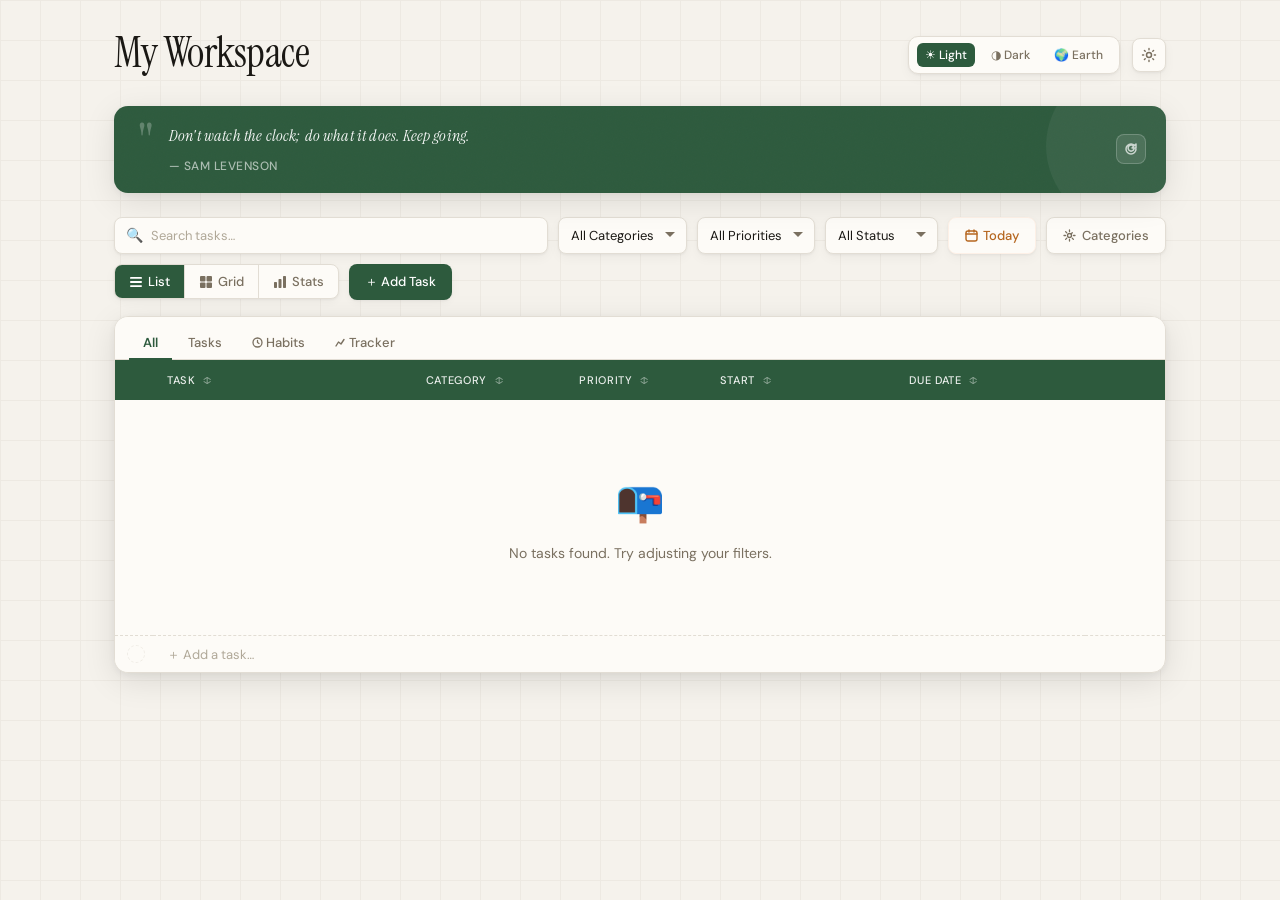
==== commit 8f6e552f: "ensured that view configurations are saved between sessions and update Today button's filter to incl" ====
--- a/app.html
+++ b/app.html
@@ -98,7 +98,7 @@
     </select>
     <select class="filter-select" id="filter-status" onchange="renderTable()">
       <option value="">All Status</option>
-      <option value="active">Active</option>
+      <option value="active">Incomplete</option>
       <option value="completed">Completed</option>
     </select>
     <button class="btn btn-today" id="btn-today" onclick="toggleTodayFilter()">
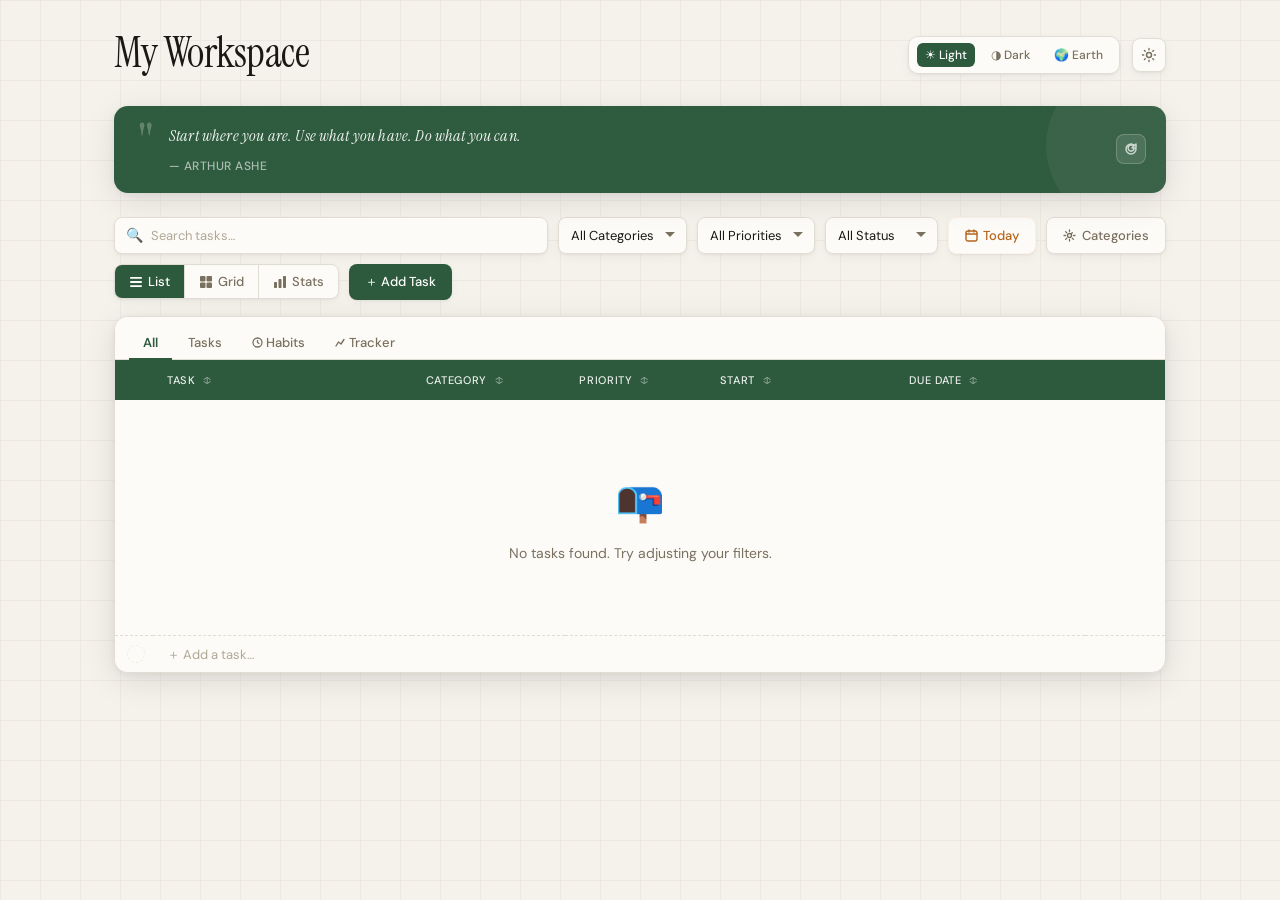
==== commit b8eac06e: "Redesign stats page: larger trimmed habit heatmaps in a 2-column grid, reorder sections, and scope p" ====
--- a/app.html
+++ b/app.html
@@ -50,30 +50,10 @@
     </button>
   </div>
 
-  <!-- Stats -->
-  <div class="stats-row" id="stats-row">
-    <div class="stat-card total">
-      <div class="stat-number" id="stat-total">—</div>
-      <div class="stat-label">Total Tasks</div>
-    </div>
-    <div class="stat-card done-stat">
-      <div class="stat-number" id="stat-done">—</div>
-      <div class="stat-label">Completed</div>
-    </div>
-    <div class="stat-card urgent">
-      <div class="stat-number" id="stat-urgent">—</div>
-      <div class="stat-label">High Priority</div>
-    </div>
-    <div class="stat-card today-stat">
-      <div class="stat-number" id="stat-today">—</div>
-      <div class="stat-label">Due Today</div>
-    </div>
-  </div>
-
   <!-- Progress -->
   <div class="progress-wrap" id="progress-wrap">
     <div class="progress-header">
-      <span class="progress-title">Overall Progress</span>
+      <span class="progress-title">Today's Progress</span>
       <span class="progress-pct" id="pct-label">0%</span>
     </div>
     <div class="progress-bar">
@@ -185,6 +165,16 @@
           </td>
         </tr>
       </tbody>
+      <tbody id="quick-add-habit-tbody" style="display:none;">
+        <tr id="quick-add-habit-row" onclick="openHabitModal()">
+          <td style="padding-left:12px; width:36px;">
+            <div style="width:18px;height:18px;border-radius:50%;border:1.5px dashed var(--border);opacity:0.5;"></div>
+          </td>
+          <td colspan="6">
+            <span class="qa-habit-btn">＋ Add a habit</span>
+          </td>
+        </tr>
+      </tbody>
     </table>
     <!-- Tracker Panel -->
     <div id="tracker-panel" style="display:none;">
--- a/styles.css
+++ b/styles.css
@@ -1521,6 +1521,77 @@
 .period-btn:hover { background: var(--surface2); color: var(--text); }
 .period-btn.active { background: var(--accent); color: white; }
 
+.tracker-range-bar {
+  display: flex;
+  align-items: center;
+  gap: 8px;
+  flex-wrap: wrap;
+}
+.tracker-range-label {
+  font-size: 11px;
+  font-weight: 600;
+  text-transform: uppercase;
+  letter-spacing: 0.05em;
+  color: var(--text-faint);
+}
+.tracker-range-sep { font-size: 12px; color: var(--text-muted); }
+.tracker-range-bar input[type="date"] {
+  padding: 6px 10px;
+  border: 1px solid var(--border);
+  border-radius: 8px;
+  font-family: 'DM Sans', sans-serif;
+  font-size: 12px;
+  background: var(--surface);
+  color: var(--text);
+  outline: none;
+  box-shadow: var(--shadow);
+}
+.tracker-range-bar input[type="date"]:focus { border-color: var(--accent-mid); box-shadow: 0 0 0 2px var(--accent-light); }
+.period-btn.tracker-range-clear {
+  border: 1px solid var(--border);
+  border-radius: 8px;
+  padding: 6px 12px;
+  box-shadow: var(--shadow);
+  color: var(--text-muted);
+}
+.period-btn.tracker-range-clear:hover { background: var(--surface2); color: var(--text); }
+
+.chart-dot { cursor: pointer; transition: r 0.1s ease; }
+.chart-dot:hover { r: 5; opacity: 1; }
+
+.chart-tip {
+  position: fixed;
+  z-index: 1000;
+  pointer-events: none;
+  transform: translate(-50%, calc(-100% - 12px));
+  background: var(--text);
+  color: var(--surface);
+  padding: 6px 10px;
+  border-radius: 8px;
+  box-shadow: 0 4px 14px rgba(0,0,0,0.18);
+  font-family: 'DM Sans', sans-serif;
+  font-size: 12px;
+  line-height: 1.35;
+  white-space: nowrap;
+  text-align: center;
+  opacity: 0;
+  visibility: hidden;
+  transition: opacity 0.12s ease;
+}
+.chart-tip.show { opacity: 1; visibility: visible; }
+.chart-tip::after {
+  content: '';
+  position: absolute;
+  left: 50%;
+  bottom: -5px;
+  transform: translateX(-50%);
+  border-left: 5px solid transparent;
+  border-right: 5px solid transparent;
+  border-top: 5px solid var(--text);
+}
+.chart-tip-val { display: block; font-weight: 600; }
+.chart-tip-date { display: block; font-size: 11px; opacity: 0.7; }
+
 /* Summary cards */
 .stats-summary-row {
   display: grid;
@@ -2173,6 +2244,22 @@
 }
 
 /* Habit calendar heatmap in stats */
+.habit-grid {
+  display: grid;
+  grid-template-columns: repeat(2, minmax(0, 1fr));
+  gap: 20px;
+}
+
+.habit-grid > .chart-card {
+  margin-top: 0;
+}
+
+@media (max-width: 640px) {
+  .habit-grid {
+    grid-template-columns: 1fr;
+  }
+}
+
 .habit-cal {
   display: flex;
   gap: 3px;
@@ -2188,15 +2275,31 @@
 }
 
 .habit-cal-day {
-  width: 14px;
-  height: 14px;
-  border-radius: 3px;
+  width: 20px;
+  height: 20px;
+  border-radius: 4px;
   background: var(--surface2);
   border: 1px solid var(--border);
   flex-shrink: 0;
   transition: transform 0.1s;
   cursor: default;
   position: relative;
+}
+
+.habit-cal-label {
+  width: 20px;
+  height: 20px;
+  font-size: 10px;
+  color: var(--text-faint);
+  display: flex;
+  align-items: center;
+  justify-content: center;
+}
+
+.habit-cal-empty {
+  font-size: 12px;
+  color: var(--text-faint);
+  padding: 8px 0;
 }
 
 .habit-cal-day.done { background: var(--accent); border-color: var(--accent-mid); }
@@ -2282,6 +2385,23 @@
   opacity: 1;
   pointer-events: auto;
 }
+#quick-add-habit-row { cursor: pointer; }
+#quick-add-habit-row td {
+  padding: 5px 8px;
+  border-top: 1px dashed var(--border);
+  background: var(--surface);
+  transition: background 0.15s;
+}
+#quick-add-habit-row:hover td { background: var(--surface2); }
+.qa-habit-btn {
+  font-family: inherit;
+  font-size: 13px;
+  color: var(--text-faint);
+  padding: 4px 6px;
+  user-select: none;
+  transition: color 0.12s;
+}
+#quick-add-habit-row:hover .qa-habit-btn { color: var(--text); }
 
 /* ── Earth time widget ───────────────────────────────── */
 #earth-time-widget {
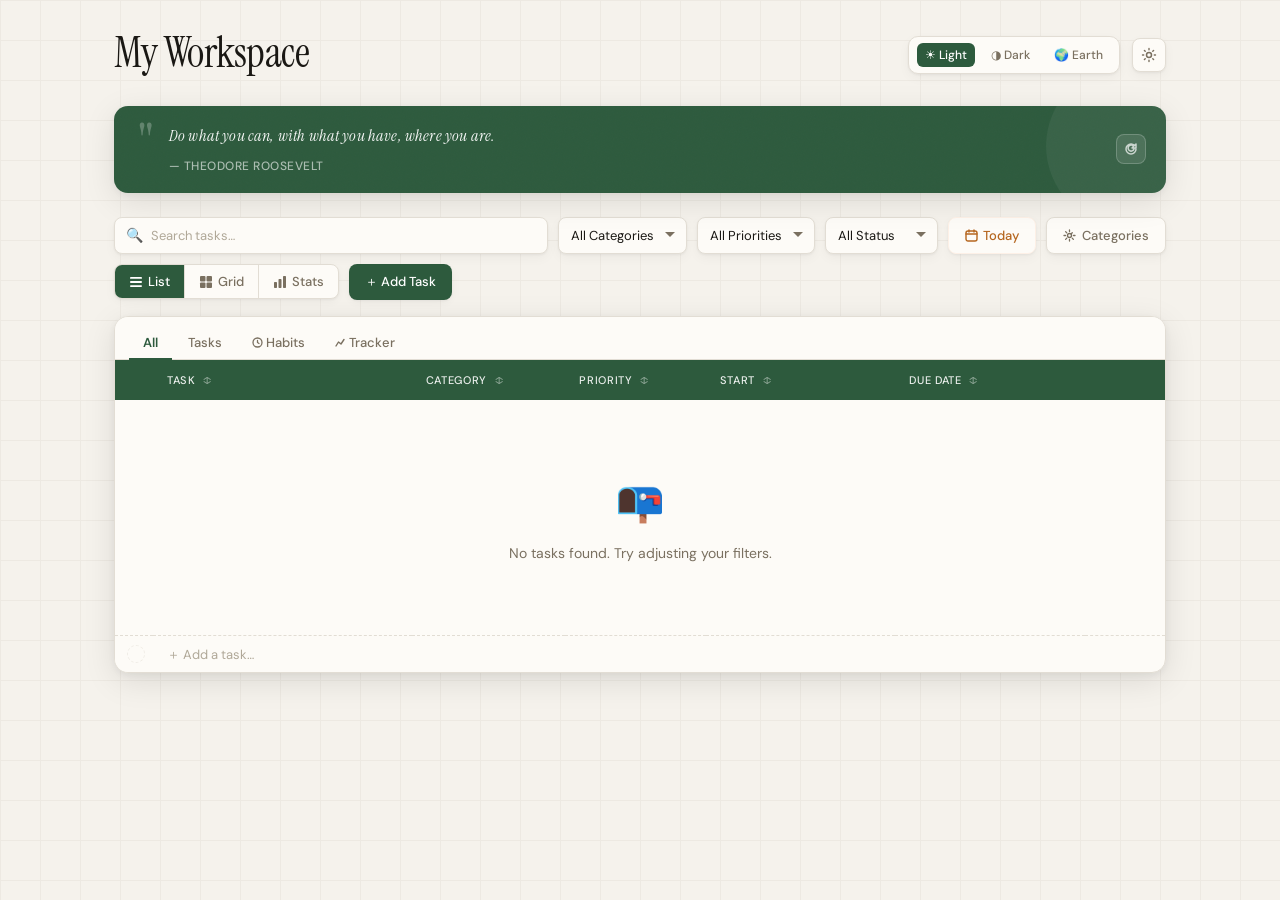
==== commit b5ec187a: "Add category archiving and a Backlog tab, plus stats page habit heatmap redesign and today-scoped pr" ====
--- a/app.html
+++ b/app.html
@@ -118,6 +118,10 @@
         <svg width="11" height="11" viewBox="0 0 11 11" fill="none" style="margin-right:3px;"><polyline points="1,9 3.5,5 6,7 9,2.5" stroke="currentColor" stroke-width="1.4" stroke-linecap="round" stroke-linejoin="round" fill="none"/></svg>
         Tracker
       </button>
+      <button class="type-tab"        id="tab-backlog" onclick="setTypeFilter('backlog')">
+        <svg width="11" height="11" viewBox="0 0 11 11" fill="none" style="margin-right:3px;"><path d="M1 3.5h9M1 3.5 2 1.5h7l1 2M1 3.5V9h9V3.5M4 5.5h3" stroke="currentColor" stroke-width="1.1" stroke-linecap="round" stroke-linejoin="round" fill="none"/></svg>
+        Backlog
+      </button>
     </div>
     <table id="task-table">
       <thead>
@@ -270,6 +274,15 @@
         <button type="button" class="day-btn" data-day="0" onclick="toggleDay(0)">Su</button>
       </div>
     </div>
+
+    <!-- Backlog toggle (hidden for habits) -->
+    <div class="form-group" id="f-backlog-group" style="margin-top:4px;">
+      <label style="display:flex;align-items:center;gap:10px;cursor:pointer;user-select:none;">
+        <input type="checkbox" id="f-backlog" style="width:16px;height:16px;cursor:pointer;accent-color:var(--accent);">
+        <span style="font-size:13px;font-weight:500;color:var(--text);">Add to backlog</span>
+        <span style="font-size:12px;color:var(--text-faint);">Parked for later, hidden from active lists</span>
+      </label>
+    </div>
     <div class="modal-actions">
       <button class="btn btn-danger-ghost" id="modal-delete-btn" onclick="deleteFromModal()" style="display:none;margin-right:auto;">🗑 Delete</button>
       <button class="btn btn-ghost" onclick="closeModal()">Cancel</button>
